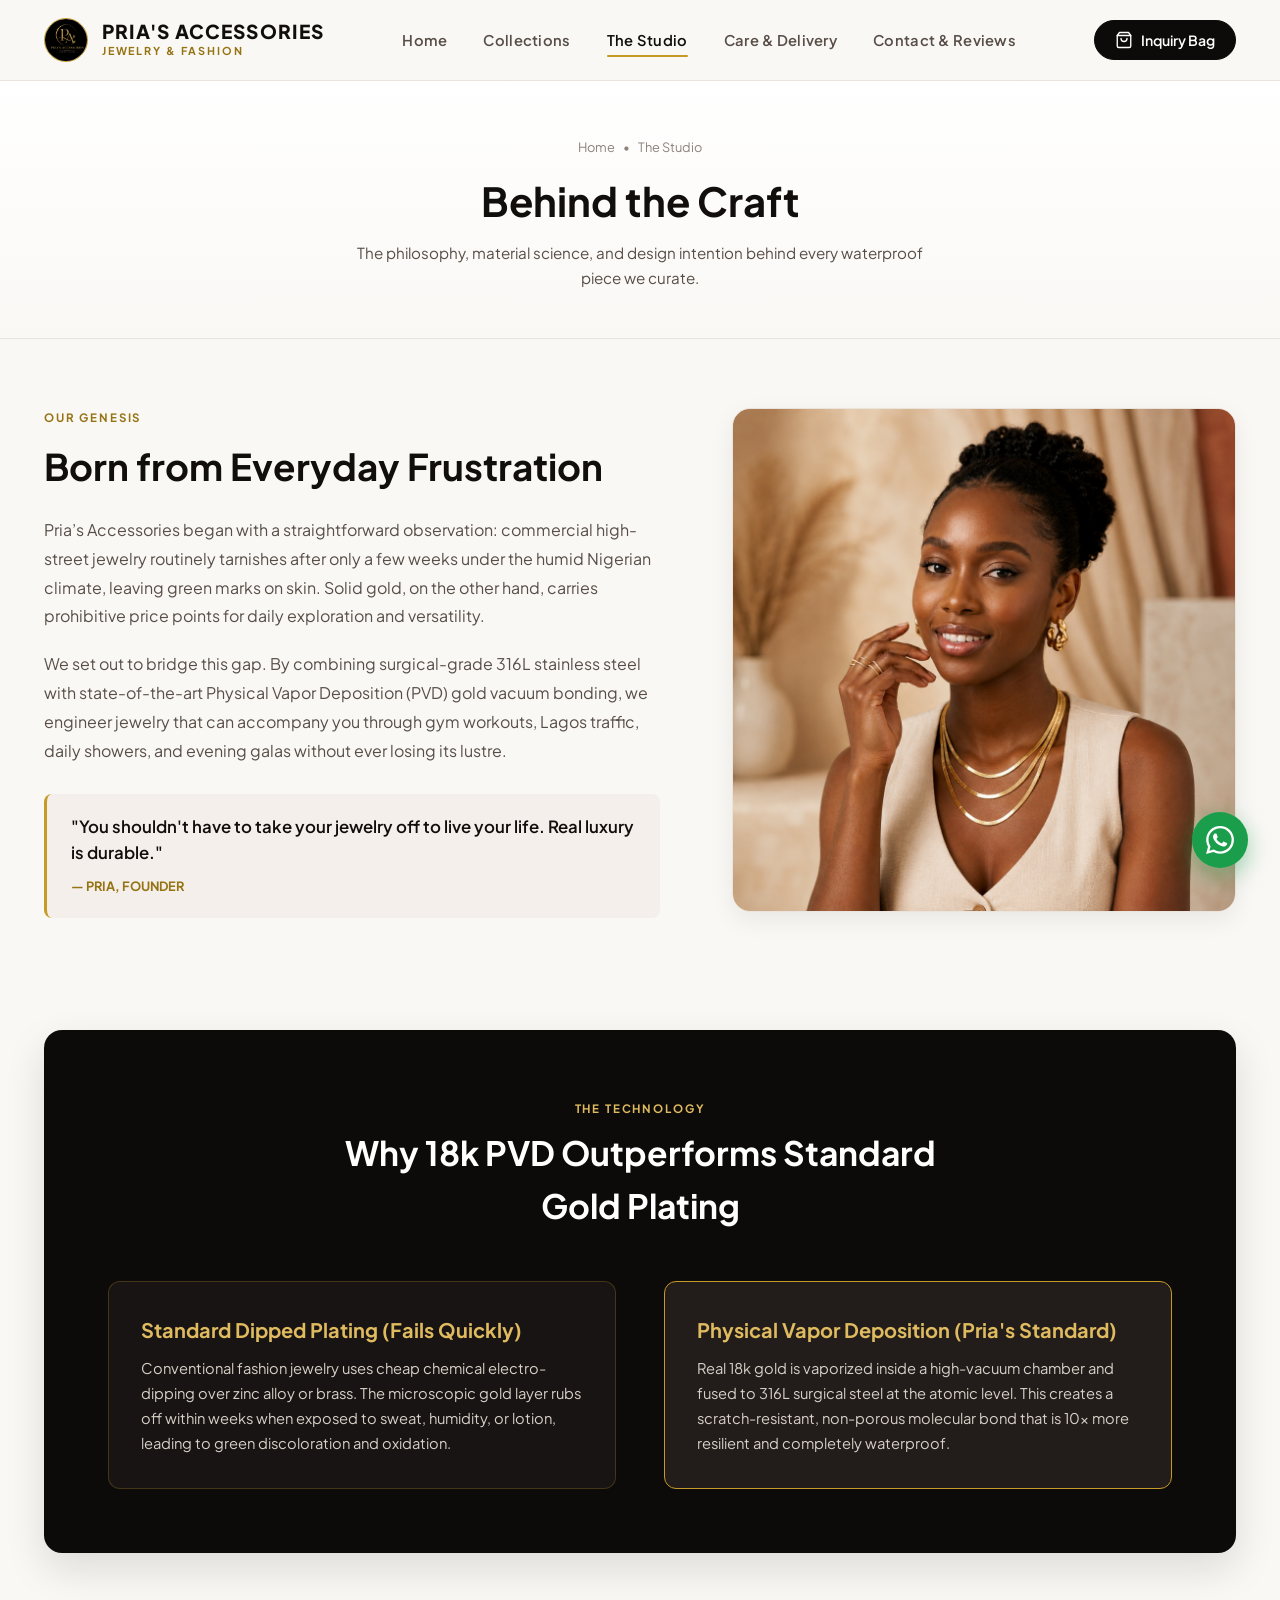
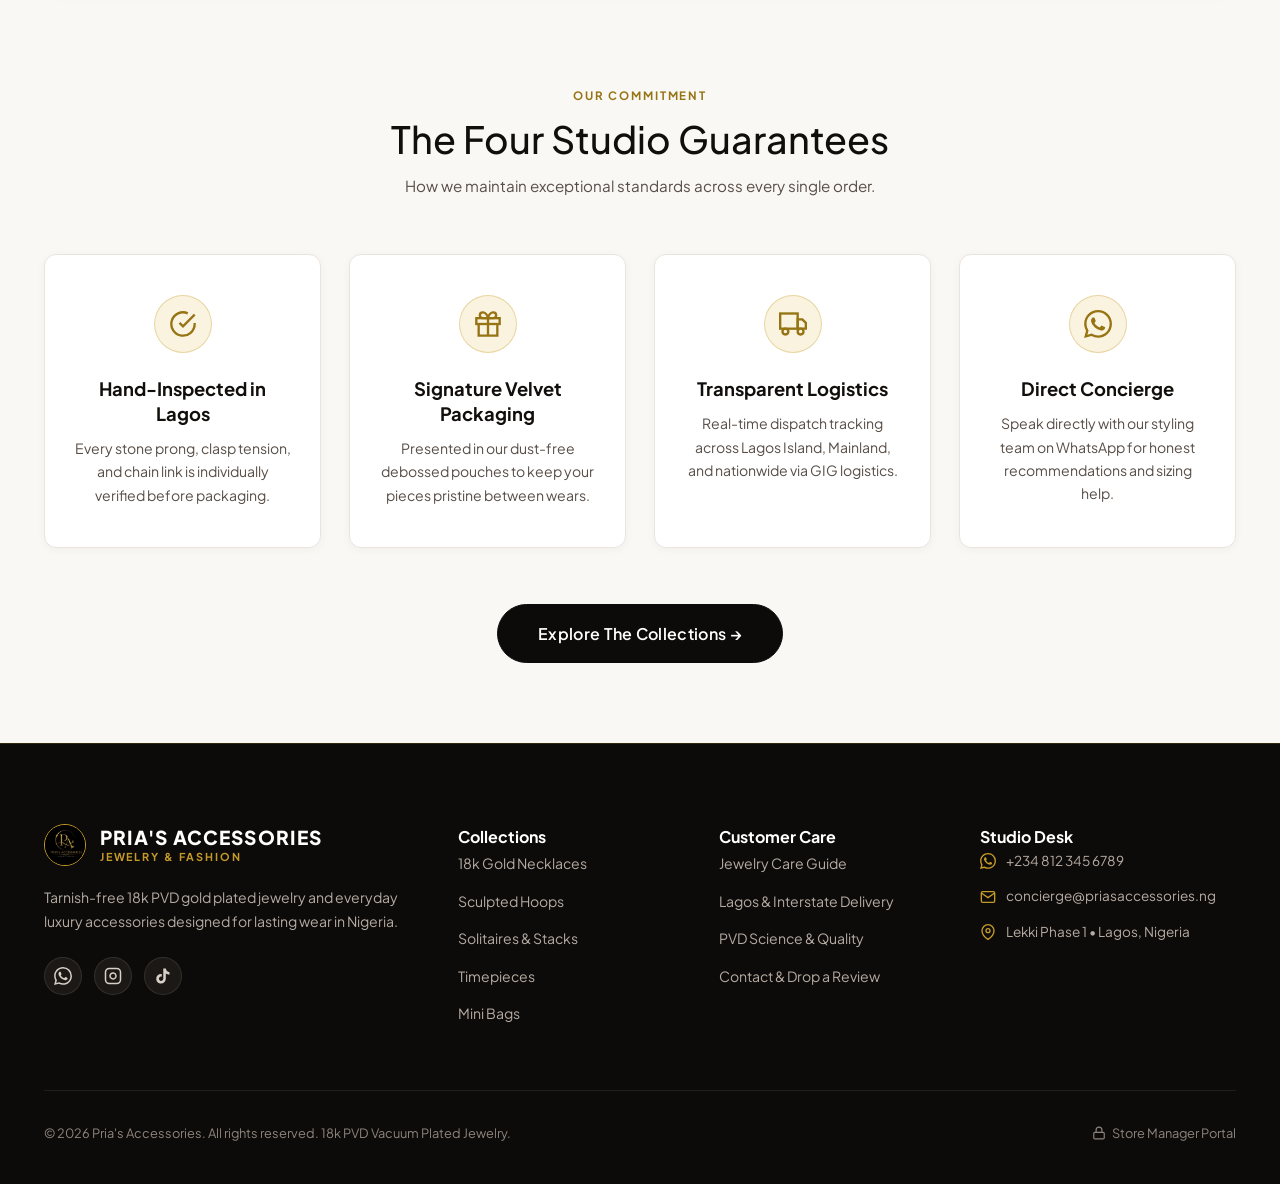
==== about.html @ 36285422 "Add Pria's Accessories website" ====
<!DOCTYPE html>
<html lang="en">
<head>
  <meta charset="UTF-8" />
  <meta name="viewport" content="width=device-width, initial-scale=1.0" />
  <title>The Studio &amp; Craft — Pria's Accessories | Behind the Brand</title>
  <meta name="description" content="Learn about our 18k PVD gold vacuum plating process and the story behind Pria's Accessories in Lagos, Nigeria." />

  <!-- Favicon -->
  <link rel="icon" type="image/png" href="assets/logo.png" />

  <!-- Google Fonts (Clean, visible, modern sans-serif) -->
  <link rel="preconnect" href="https://fonts.googleapis.com" />
  <link rel="preconnect" href="https://fonts.gstatic.com" crossorigin />
  <link href="https://fonts.googleapis.com/css2?family=Inter:wght@400;500;600;700;800&family=Plus+Jakarta+Sans:wght@400;500;600;700;800&display=swap" rel="stylesheet" />

  <!-- Stylesheet -->
  <link rel="stylesheet" href="styles.css" />
  <link rel="stylesheet" href="about.css" />
</head>
<body>


  <!-- Site Header -->
  <header class="site-header">
    <div class="container">
      <div class="nav-wrapper">
        <div class="mobile-header-left">
          <button class="btn-hamburger" id="btn-open-mobile-nav" onclick="openMobileNav()" aria-label="Open Navigation Menu">
            <svg class="ui-icon" viewBox="0 0 24 24" fill="none" stroke="currentColor" stroke-width="2" stroke-linecap="round" stroke-linejoin="round">
              <line x1="3" y1="12" x2="21" y2="12"></line>
              <line x1="3" y1="6" x2="21" y2="6"></line>
              <line x1="3" y1="18" x2="21" y2="18"></line>
            </svg>
          </button>
          <a href="index.html" class="brand-logo" title="Pria's Accessories Home">
            <img src="assets/logo.png" alt="Pria's Accessories" class="brand-logo-img" />
            <div class="brand-logo-text">
              <span class="brand-name">PRIA'S ACCESSORIES</span>
              <span class="brand-sub">JEWELRY &amp; FASHION</span>
            </div>
          </a>
        </div>

        <nav class="desktop-nav">
          <ul class="nav-links">
            <li><a href="index.html" class="nav-link">Home</a></li>
            <li><a href="collections.html" class="nav-link">Collections</a></li>
            <li><a href="about.html" class="nav-link active">The Studio</a></li>
            <li><a href="faq.html" class="nav-link">Care &amp; Delivery</a></li>
            <li><a href="contact.html" class="nav-link">Contact &amp; Reviews</a></li>
          </ul>
        </nav>

        <div class="nav-actions">
          <button class="btn-inquiry-nav" onclick="openCartDrawer()" title="View Inquiry Bag" id="btn-open-bag" aria-label="View Bag">
            <svg class="ui-icon" viewBox="0 0 24 24" fill="none" stroke="currentColor" stroke-width="1.8" stroke-linecap="round" stroke-linejoin="round">
              <path d="M6 2L3 6v14a2 2 0 0 0 2 2h14a2 2 0 0 0 2-2V6l-3-4z"></path>
              <line x1="3" y1="6" x2="21" y2="6"></line>
              <path d="M16 10a4 4 0 0 1-8 0"></path>
            </svg>
            <span class="desktop-only">Inquiry Bag</span>
            <span class="badge-count cart-count-badge" style="display: none;">0</span>
          </button>
        </div>
      </div>
    </div>
  </header>

  <!-- Mobile Navigation Slide-over Drawer -->
  <div class="mobile-nav-backdrop" id="mobile-nav-backdrop">
    <div class="mobile-nav-drawer" id="mobile-nav-drawer">
      <div class="mobile-nav-header">
        <a href="index.html" class="brand-logo" onclick="closeMobileNav()">
          <img src="assets/logo.png" alt="Pria's Accessories" class="brand-logo-img" />
          <div class="brand-logo-text">
            <span class="brand-name">PRIA'S ACCESSORIES</span>
            <span class="brand-sub">JEWELRY &amp; FASHION</span>
          </div>
        </a>
        <button class="mobile-nav-close-btn" onclick="closeMobileNav()" aria-label="Close Navigation Menu">
          <svg class="ui-icon" viewBox="0 0 24 24" fill="none" stroke="currentColor" stroke-width="2">
            <line x1="18" y1="6" x2="6" y2="18"></line>
            <line x1="6" y1="6" x2="18" y2="18"></line>
          </svg>
        </button>
      </div>

      <div class="mobile-nav-body">
        <nav class="mobile-nav-menu">
          <a href="index.html" class="mobile-nav-link" onclick="closeMobileNav()">
            <span>Home</span>
            <svg class="ui-icon" viewBox="0 0 24 24" fill="none" stroke="currentColor" stroke-width="2"><polyline points="9 18 15 12 9 6"></polyline></svg>
          </a>
          <a href="collections.html" class="mobile-nav-link" onclick="closeMobileNav()">
            <span>All Collections</span>
            <svg class="ui-icon" viewBox="0 0 24 24" fill="none" stroke="currentColor" stroke-width="2"><polyline points="9 18 15 12 9 6"></polyline></svg>
          </a>
          <div class="mobile-sub-links">
            <a href="collections.html?category=necklaces" class="mobile-sub-link" onclick="closeMobileNav()">Necklaces &amp; Chains</a>
            <a href="collections.html?category=earrings" class="mobile-sub-link" onclick="closeMobileNav()">Sculpted Earrings</a>
            <a href="collections.html?category=rings" class="mobile-sub-link" onclick="closeMobileNav()">Solitaire &amp; Dome Rings</a>
            <a href="collections.html?category=watches" class="mobile-sub-link" onclick="closeMobileNav()">Luxury Mesh Watches</a>
            <a href="collections.html?category=bags" class="mobile-sub-link" onclick="closeMobileNav()">Quilted Mini Bags</a>
          </div>
          <a href="about.html" class="mobile-nav-link active" onclick="closeMobileNav()">
            <span>The Studio &amp; Science</span>
            <svg class="ui-icon" viewBox="0 0 24 24" fill="none" stroke="currentColor" stroke-width="2"><polyline points="9 18 15 12 9 6"></polyline></svg>
          </a>
          <a href="faq.html" class="mobile-nav-link" onclick="closeMobileNav()">
            <span>Care &amp; Delivery FAQ</span>
            <svg class="ui-icon" viewBox="0 0 24 24" fill="none" stroke="currentColor" stroke-width="2"><polyline points="9 18 15 12 9 6"></polyline></svg>
          </a>
          <a href="contact.html" class="mobile-nav-link" onclick="closeMobileNav()">
            <span>Contact &amp; Reviews</span>
            <svg class="ui-icon" viewBox="0 0 24 24" fill="none" stroke="currentColor" stroke-width="2"><polyline points="9 18 15 12 9 6"></polyline></svg>
          </a>
        </nav>

        <div class="mobile-nav-actions">
          <button class="mobile-nav-bag-btn" onclick="closeMobileNav(); openCartDrawer();">
            <div style="display: flex; align-items: center; gap: 0.65rem;">
              <svg class="ui-icon" viewBox="0 0 24 24" fill="none" stroke="currentColor" stroke-width="1.8">
                <path d="M6 2L3 6v14a2 2 0 0 0 2 2h14a2 2 0 0 0 2-2V6l-3-4z"></path>
                <line x1="3" y1="6" x2="21" y2="6"></line>
                <path d="M16 10a4 4 0 0 1-8 0"></path>
              </svg>
              <span>View Inquiry Bag</span>
            </div>
            <span class="badge-count cart-count-badge" style="display: none;">0</span>
          </button>

          <a href="https://wa.me/2348123456789?text=Hello%20Pria%27s%20Accessories%2C%20I%20would%20like%20to%20inquire%20about%20ordering." target="_blank" class="btn-primary-wa" style="width: 100%; justify-content: center; padding: 0.85rem 0;">
            <svg class="ui-icon" viewBox="0 0 24 24" fill="currentColor"><path d="M17.472 14.382c-.297-.149-1.758-.867-2.03-.967-.273-.099-.471-.148-.67.15-.197.297-.767.966-.94 1.164-.173.199-.347.223-.644.075-.297-.15-1.255-.463-2.39-1.475-.883-.788-1.48-1.761-1.653-2.059-.173-.297-.018-.458.13-.606.134-.133.298-.347.446-.52.149-.174.198-.298.298-.497.099-.198.05-.371-.025-.52-.075-.149-.669-1.612-.916-2.207-.242-.579-.487-.5-.669-.51-.173-.008-.371-.01-.57-.01-.198 0-.52.074-.792.372-.272.297-1.04 1.016-1.04 2.479 0 1.462 1.065 2.875 1.213 3.074.149.198 2.096 3.2 5.077 4.487.709.306 1.262.489 1.694.625.712.227 1.36.195 1.871.118.571-.085 1.758-.719 2.006-1.413.248-.694.248-1.289.173-1.413-.074-.124-.272-.198-.57-.347m-5.421 7.403h-.004a9.87 9.87 0 01-5.031-1.378l-.361-.214-3.741.982.998-3.648-.235-.374a9.86 9.86 0 01-1.51-5.26c.001-5.45 4.436-9.884 9.888-9.884 2.64 0 5.122 1.03 6.988 2.898a9.825 9.825 0 012.893 6.994c-.003 5.45-4.437 9.884-9.885 9.884m8.413-18.297A11.815 11.815 0 0012.05 0C5.495 0 .16 5.335.157 11.892c0 2.096.547 4.142 1.588 5.945L.057 24l6.305-1.654a11.882 11.882 0 005.683 1.448h.005c6.554 0 11.89-5.335 11.893-11.893a11.821 11.821 0 00-3.48-8.413z"/></svg>
            <span>WhatsApp Concierge</span>
          </a>
        </div>
      </div>

      <div class="mobile-nav-footer">
        <p>18k PVD Vacuum Gold Plated &bull; Lagos, Nigeria</p>
      </div>
    </div>
  </div>

  <!-- Page Header Banner -->
  <section class="page-header-banner">
    <div class="container">
      <div class="breadcrumbs">
        <a href="index.html">Home</a> &bull; <span>The Studio</span>
      </div>
      <h1 class="page-header-title">Behind the Craft</h1>
      <p class="page-header-sub">
        The philosophy, material science, and design intention behind every waterproof piece we curate.
      </p>
    </div>
  </section>

  <!-- Studio Story Section -->
  <section class="story-block">
    <div class="container">
      <div class="story-grid">
        <div class="story-text">
          <span class="section-badge">OUR GENESIS</span>
          <h2 style="font-family: var(--font-serif); font-size: 2.3rem; margin-bottom: 1.25rem;">Born from Everyday Frustration</h2>
          <p style="font-size: 1rem; color: var(--text-secondary); line-height: 1.8; margin-bottom: 1.2rem;">
            Pria’s Accessories began with a straightforward observation: commercial high-street jewelry routinely tarnishes after only a few weeks under the humid Nigerian climate, leaving green marks on skin. Solid gold, on the other hand, carries prohibitive price points for daily exploration and versatility.
          </p>
          <p style="font-size: 1rem; color: var(--text-secondary); line-height: 1.8; margin-bottom: 1.75rem;">
            We set out to bridge this gap. By combining surgical-grade 316L stainless steel with state-of-the-art Physical Vapor Deposition (PVD) gold vacuum bonding, we engineer jewelry that can accompany you through gym workouts, Lagos traffic, daily showers, and evening galas without ever losing its lustre.
          </p>
          <div style="padding: 1.25rem 1.5rem; background: var(--bg-surface-elevated); border-left: 3px solid var(--accent-gold); border-radius: var(--radius-sm);">
            <p style="font-family: var(--font-sans); font-size: 1.05rem; font-weight: 600; margin-bottom: 0.3rem;">
              "You shouldn't have to take your jewelry off to live your life. Real luxury is durable."
            </p>
            <span style="font-size: 0.8rem; color: var(--accent-gold-dark); text-transform: uppercase; font-weight: 700;">— Pria, Founder</span>
          </div>
        </div>

        <div class="story-media">
          <img src="assets/hero-model.jpg" alt="Pria's Accessories Studio" />
        </div>
      </div>
    </div>
  </section>

  <!-- Science of PVD Vacuum Plating -->
  <section class="container">
    <div class="science-box">
      <div style="text-align: center; max-width: 600px; margin: 0 auto 3rem;">
        <span style="font-size: 0.72rem; letter-spacing: 0.16em; color: var(--accent-gold-light); font-weight: 700;">THE TECHNOLOGY</span>
        <h3 style="font-family: var(--font-serif); font-size: 2.1rem; margin-top: 0.4rem;">Why 18k PVD Outperforms Standard Gold Plating</h3>
      </div>

      <div class="science-grid">
        <div class="science-card">
          <h4>Standard Dipped Plating (Fails Quickly)</h4>
          <p>
            Conventional fashion jewelry uses cheap chemical electro-dipping over zinc alloy or brass. The microscopic gold layer rubs off within weeks when exposed to sweat, humidity, or lotion, leading to green discoloration and oxidation.
          </p>
        </div>

        <div class="science-card" style="border-color: var(--accent-gold); background: #221D1B;">
          <h4 style="color: var(--accent-gold-light);">Physical Vapor Deposition (Pria's Standard)</h4>
          <p>
            Real 18k gold is vaporized inside a high-vacuum chamber and fused to 316L surgical steel at the atomic level. This creates a scratch-resistant, non-porous molecular bond that is 10x more resilient and completely waterproof.
          </p>
        </div>
      </div>
    </div>
  </section>

  <!-- Studio Promises -->
  <section class="section-padding">
    <div class="container">
      <div class="section-header">
        <span class="section-badge">OUR COMMITMENT</span>
        <h2 class="section-title">The Four Studio Guarantees</h2>
        <p class="section-subtitle">How we maintain exceptional standards across every single order.</p>
      </div>

      <div class="guarantees-grid">
        <div class="guarantee-card">
          <div class="guarantee-icon">
            <svg viewBox="0 0 24 24" fill="none" stroke="currentColor" stroke-width="2">
              <path d="M22 11.08V12a10 10 0 1 1-5.93-9.14"></path>
              <polyline points="22 4 12 14.01 9 11.01"></polyline>
            </svg>
          </div>
          <h4 class="guarantee-title">Hand-Inspected in Lagos</h4>
          <p class="guarantee-desc">Every stone prong, clasp tension, and chain link is individually verified before packaging.</p>
        </div>

        <div class="guarantee-card">
          <div class="guarantee-icon">
            <svg viewBox="0 0 24 24" fill="none" stroke="currentColor" stroke-width="2">
              <polyline points="20 12 20 22 4 22 4 12"></polyline>
              <rect x="2" y="7" width="20" height="5"></rect>
              <line x1="12" y1="22" x2="12" y2="7"></line>
              <path d="M12 7H7.5a2.5 2.5 0 0 1 0-5C11 2 12 7 12 7z"></path>
              <path d="M12 7h4.5a2.5 2.5 0 0 0 0-5C13 2 12 7 12 7z"></path>
            </svg>
          </div>
          <h4 class="guarantee-title">Signature Velvet Packaging</h4>
          <p class="guarantee-desc">Presented in our dust-free debossed pouches to keep your pieces pristine between wears.</p>
        </div>

        <div class="guarantee-card">
          <div class="guarantee-icon">
            <svg viewBox="0 0 24 24" fill="none" stroke="currentColor" stroke-width="2">
              <rect x="1" y="3" width="15" height="13"></rect>
              <polygon points="16 8 20 8 23 11 23 16 16 16 16 8"></polygon>
              <circle cx="5.5" cy="18.5" r="2.5"></circle>
              <circle cx="18.5" cy="18.5" r="2.5"></circle>
            </svg>
          </div>
          <h4 class="guarantee-title">Transparent Logistics</h4>
          <p class="guarantee-desc">Real-time dispatch tracking across Lagos Island, Mainland, and nationwide via GIG logistics.</p>
        </div>

        <div class="guarantee-card">
          <div class="guarantee-icon">
            <svg viewBox="0 0 24 24" fill="currentColor">
              <path d="M17.472 14.382c-.297-.149-1.758-.867-2.03-.967-.273-.099-.471-.148-.67.15-.197.297-.767.966-.94 1.164-.173.199-.347.223-.644.075-.297-.15-1.255-.463-2.39-1.475-.883-.788-1.48-1.761-1.653-2.059-.173-.297-.018-.458.13-.606.134-.133.298-.347.446-.52.149-.174.198-.298.298-.497.099-.198.05-.371-.025-.52-.075-.149-.669-1.612-.916-2.207-.242-.579-.487-.5-.669-.51-.173-.008-.371-.01-.57-.01-.198 0-.52.074-.792.372-.272.297-1.04 1.016-1.04 2.479 0 1.462 1.065 2.875 1.213 3.074.149.198 2.096 3.2 5.077 4.487.709.306 1.262.489 1.694.625.712.227 1.36.195 1.871.118.571-.085 1.758-.719 2.006-1.413.248-.694.248-1.289.173-1.413-.074-.124-.272-.198-.57-.347m-5.421 7.403h-.004a9.87 9.87 0 01-5.031-1.378l-.361-.214-3.741.982.998-3.648-.235-.374a9.86 9.86 0 01-1.51-5.26c.001-5.45 4.436-9.884 9.888-9.884 2.64 0 5.122 1.03 6.988 2.898a9.825 9.825 0 012.893 6.994c-.003 5.45-4.437 9.884-9.885 9.884m8.413-18.297A11.815 11.815 0 0012.05 0C5.495 0 .16 5.335.157 11.892c0 2.096.547 4.142 1.588 5.945L.057 24l6.305-1.654a11.882 11.882 0 005.683 1.448h.005c6.554 0 11.89-5.335 11.893-11.893a11.821 11.821 0 00-3.48-8.413z"/>
            </svg>
          </div>
          <h4 class="guarantee-title">Direct Concierge</h4>
          <p class="guarantee-desc">Speak directly with our styling team on WhatsApp for honest recommendations and sizing help.</p>
        </div>
      </div>

      <div style="text-align: center; margin-top: 3.5rem;">
        <a href="collections.html" class="btn-secondary-luxury" style="padding: 1rem 2.5rem; font-size: 1rem;">
          <span>Explore The Collections &rarr;</span>
        </a>
      </div>
    </div>
  </section>

  <!-- Site Footer -->
  <footer class="site-footer">
    <div class="container">
      <div class="footer-grid">
        <div class="footer-brand">
          <a href="index.html" class="footer-logo">
            <img src="assets/logo.png" alt="Pria's Accessories" class="footer-logo-img" />
            <div class="brand-logo-text">
              <span class="brand-name">PRIA'S ACCESSORIES</span>
              <span class="brand-sub" style="color:var(--accent-gold);">JEWELRY &amp; FASHION</span>
            </div>
          </a>
          <p class="footer-desc">
            Tarnish-free 18k PVD gold plated jewelry and everyday luxury accessories designed for lasting wear in Nigeria.
                   <div class="footer-socials">
            <a href="https://wa.me/2348123456789" target="_blank" class="social-btn" title="WhatsApp Concierge" aria-label="WhatsApp">
              <svg viewBox="0 0 24 24" fill="currentColor"><path d="M17.472 14.382c-.297-.149-1.758-.867-2.03-.967-.273-.099-.471-.148-.67.15-.197.297-.767.966-.94 1.164-.173.199-.347.223-.644.075-.297-.15-1.255-.463-2.39-1.475-.883-.788-1.48-1.761-1.653-2.059-.173-.297-.018-.458.13-.606.134-.133.298-.347.446-.52.149-.174.198-.298.298-.497.099-.198.05-.371-.025-.52-.075-.149-.669-1.612-.916-2.207-.242-.579-.487-.5-.669-.51-.173-.008-.371-.01-.57-.01-.198 0-.52.074-.792.372-.272.297-1.04 1.016-1.04 2.479 0 1.462 1.065 2.875 1.213 3.074.149.198 2.096 3.2 5.077 4.487.709.306 1.262.489 1.694.625.712.227 1.36.195 1.871.118.571-.085 1.758-.719 2.006-1.413.248-.694.248-1.289.173-1.413-.074-.124-.272-.198-.57-.347m-5.421 7.403h-.004a9.87 9.87 0 01-5.031-1.378l-.361-.214-3.741.982.998-3.648-.235-.374a9.86 9.86 0 01-1.51-5.26c.001-5.45 4.436-9.884 9.888-9.884 2.64 0 5.122 1.03 6.988 2.898a9.825 9.825 0 012.893 6.994c-.003 5.45-4.437 9.884-9.885 9.884m8.413-18.297A11.815 11.815 0 0012.05 0C5.495 0 .16 5.335.157 11.892c0 2.096.547 4.142 1.588 5.945L.057 24l6.305-1.654a11.882 11.882 0 005.683 1.448h.005c6.554 0 11.89-5.335 11.893-11.893a11.821 11.821 0 00-3.48-8.413z"/></svg>
            </a>
            <a href="https://instagram.com" target="_blank" class="social-btn" title="Instagram" aria-label="Instagram">
              <svg viewBox="0 0 24 24" fill="none" stroke="currentColor" stroke-width="2"><rect x="2" y="2" width="20" height="20" rx="5" ry="5"></rect><path d="M16 11.37A4 4 0 1 1 12.63 8 4 4 0 0 1 16 11.37z"></path><line x1="17.5" y1="6.5" x2="17.51" y2="6.5"></line></svg>
            </a>
            <a href="https://tiktok.com/@priasaccessories" target="_blank" class="social-btn" title="TikTok" aria-label="TikTok">
              <svg viewBox="0 0 24 24" fill="currentColor" style="width:18px;height:18px;"><path d="M19.59 6.69a4.83 4.83 0 0 1-3.77-4.25V2h-3.45v13.67a2.89 2.89 0 0 1-5.2 1.74 2.89 2.89 0 0 1 2.31-4.64c.298 0 .59.043.87.127V9.4a6.33 6.33 0 0 0-.87-.06A6.34 6.34 0 0 0 3 15.68a6.34 6.34 0 0 0 10.79 4.49 6.27 6.27 0 0 0 1.99-4.5V8.69a8.18 8.18 0 0 0 4.79 1.54V6.78a4.85 4.85 0 0 1-.98-.09z"/></svg>
            </a>
          </div>
        </div>

        <div class="footer-nav">
          <h4 class="footer-heading">Collections</h4>
          <ul class="footer-links">
            <li><a href="collections.html?category=necklaces">18k Gold Necklaces</a></li>
            <li><a href="collections.html?category=earrings">Sculpted Hoops</a></li>
            <li><a href="collections.html?category=rings">Solitaires &amp; Stacks</a></li>
            <li><a href="collections.html?category=watches">Timepieces</a></li>
            <li><a href="collections.html?category=bags">Mini Bags</a></li>
          </ul>
        </div>

        <div class="footer-nav">
          <h4 class="footer-heading">Customer Care</h4>
          <ul class="footer-links">
            <li><a href="faq.html">Jewelry Care Guide</a></li>
            <li><a href="faq.html#delivery">Lagos &amp; Interstate Delivery</a></li>
            <li><a href="about.html">PVD Science &amp; Quality</a></li>
            <li><a href="contact.html">Contact &amp; Drop a Review</a></li>
          </ul>
        </div>

        <div class="footer-nav">
          <h4 class="footer-heading">Studio Desk</h4>
          <div class="footer-contact-info">
            <div class="contact-row">
              <svg class="contact-icon" viewBox="0 0 24 24" fill="currentColor"><path d="M17.472 14.382c-.297-.149-1.758-.867-2.03-.967-.273-.099-.471-.148-.67.15-.197.297-.767.966-.94 1.164-.173.199-.347.223-.644.075-.297-.15-1.255-.463-2.39-1.475-.883-.788-1.48-1.761-1.653-2.059-.173-.297-.018-.458.13-.606.134-.133.298-.347.446-.52.149-.174.198-.298.298-.497.099-.198.05-.371-.025-.52-.075-.149-.669-1.612-.916-2.207-.242-.579-.487-.5-.669-.51-.173-.008-.371-.01-.57-.01-.198 0-.52.074-.792.372-.272.297-1.04 1.016-1.04 2.479 0 1.462 1.065 2.875 1.213 3.074.149.198 2.096 3.2 5.077 4.487.709.306 1.262.489 1.694.625.712.227 1.36.195 1.871.118.571-.085 1.758-.719 2.006-1.413.248-.694.248-1.289.173-1.413-.074-.124-.272-.198-.57-.347m-5.421 7.403h-.004a9.87 9.87 0 01-5.031-1.378l-.361-.214-3.741.982.998-3.648-.235-.374a9.86 9.86 0 01-1.51-5.26c.001-5.45 4.436-9.884 9.888-9.884 2.64 0 5.122 1.03 6.988 2.898a9.825 9.825 0 012.893 6.994c-.003 5.45-4.437 9.884-9.885 9.884m8.413-18.297A11.815 11.815 0 0012.05 0C5.495 0 .16 5.335.157 11.892c0 2.096.547 4.142 1.588 5.945L.057 24l6.305-1.654a11.882 11.882 0 005.683 1.448h.005c6.554 0 11.89-5.335 11.893-11.893a11.821 11.821 0 00-3.48-8.413z"/></svg>
              <span>+234 812 345 6789</span>
            </div>
            <div class="contact-row">
              <svg class="contact-icon" viewBox="0 0 24 24" fill="none" stroke="currentColor" stroke-width="2"><path d="M4 4h16c1.1 0 2 .9 2 2v12c0 1.1-.9 2-2 2H4c-1.1 0-2-.9-2-2V6c0-1.1.9-2 2-2z"></path><polyline points="22,6 12,13 2,6"></polyline></svg>
              <span>concierge@priasaccessories.ng</span>
            </div>
            <div class="contact-row">
              <svg class="contact-icon" viewBox="0 0 24 24" fill="none" stroke="currentColor" stroke-width="2"><path d="M21 10c0 7-9 13-9 13s-9-6-9-13a9 9 0 0 1 18 0z"></path><circle cx="12" cy="10" r="3"></circle></svg>
              <span>Lekki Phase 1 &bull; Lagos, Nigeria</span>
            </div>
          </div>
        </div>
      </div>

      <div class="footer-bottom">
        <p>&copy; 2026 Pria's Accessories. All rights reserved. 18k PVD Vacuum Plated Jewelry.</p>
        <a href="admin.html" class="footer-admin-link">
          <svg viewBox="0 0 24 24" fill="none" stroke="currentColor" stroke-width="2" style="width:14px;height:14px;"><rect x="3" y="11" width="18" height="11" rx="2" ry="2"></rect><path d="M7 11V7a5 5 0 0 1 10 0v4"></path></svg>
          <span>Store Manager Portal</span>
        </a>
      </div>
    </div>
  </footer>

  <!-- Multi-Item Inquiry Cart Drawer -->
  <div class="cart-drawer-backdrop" id="cart-drawer-backdrop">
    <div class="cart-drawer" id="cart-drawer">
      <div class="drawer-header">
        <div class="drawer-title-wrap">
          <svg class="ui-icon" viewBox="0 0 24 24" fill="none" stroke="currentColor" stroke-width="2"><path d="M6 2L3 6v14a2 2 0 0 0 2 2h14a2 2 0 0 0 2-2V6l-3-4z"></path><line x1="3" y1="6" x2="21" y2="6"></line><path d="M16 10a4 4 0 0 1-8 0"></path></svg>
          <h3>Inquiry Bag (<span id="drawer-items-count">0</span>)</h3>
        </div>
        <button class="drawer-close-btn" onclick="closeCartDrawer()" aria-label="Close Bag Drawer">
          <svg class="ui-icon" viewBox="0 0 24 24" fill="none" stroke="currentColor" stroke-width="2"><line x1="18" y1="6" x2="6" y2="18"></line><line x1="6" y1="6" x2="18" y2="18"></line></svg>
        </button>
      </div>

      <div class="drawer-body" id="drawer-cart-items-container">
        <!-- Dynamically rendered items -->
      </div>

      <div class="drawer-footer" id="drawer-footer-actions">
        <div class="delivery-section">
          <label class="delivery-label" for="drawer-delivery-select">Choose Delivery Destination:</label>
          <select class="delivery-select" id="drawer-delivery-select" onchange="updateDeliveryDestination(this.value)">
            <option value="lagos-mainland">Lagos Mainland (₦1,500 • Same/Next Day)</option>
            <option value="lagos-island">Lagos Island / Lekki / VI (₦2,000 • Same Day)</option>
            <option value="abuja">Abuja Express Waybill (₦3,500 • 24-48 hrs)</option>
            <option value="ph">Port Harcourt Express (₦3,500 • 48 hrs)</option>
            <option value="nationwide">Nationwide Interstate (₦4,000 • 2-3 Days)</option>
            <option value="pickup">Lagos Studio Pickup (Free • Ready in 2 hrs)</option>
          </select>
        </div>

        <div class="drawer-summary-row"><span>Items Subtotal:</span><strong id="cart-subtotal-val">₦0</strong></div>
        <div class="drawer-summary-row"><span>Delivery Fee:</span><strong id="cart-delivery-val">₦1,500</strong></div>
        <div class="drawer-summary-row total"><span>Estimated Total:</span><span class="total-amount" id="cart-total-val">₦0</span></div>
        <button class="btn-send-whatsapp-order" onclick="checkoutWhatsApp()">
          <svg viewBox="0 0 24 24" fill="currentColor" style="width:18px;height:18px;"><path d="M17.472 14.382c-.297-.149-1.758-.867-2.03-.967-.273-.099-.471-.148-.67.15-.197.297-.767.966-.94 1.164-.173.199-.347.223-.644.075-.297-.15-1.255-.463-2.39-1.475-.883-.788-1.48-1.761-1.653-2.059-.173-.297-.018-.458.13-.606.134-.133.298-.347.446-.52.149-.174.198-.298.298-.497.099-.198.05-.371-.025-.52-.075-.149-.669-1.612-.916-2.207-.242-.579-.487-.5-.669-.51-.173-.008-.371-.01-.57-.01-.198 0-.52.074-.792.372-.272.297-1.04 1.016-1.04 2.479 0 1.462 1.065 2.875 1.213 3.074.149.198 2.096 3.2 5.077 4.487.709.306 1.262.489 1.694.625.712.227 1.36.195 1.871.118.571-.085 1.758-.719 2.006-1.413.248-.694.248-1.289.173-1.413-.074-.124-.272-.198-.57-.347m-5.421 7.403h-.004a9.87 9.87 0 01-5.031-1.378l-.361-.214-3.741.982.998-3.648-.235-.374a9.86 9.86 0 01-1.51-5.26c.001-5.45 4.436-9.884 9.888-9.884 2.64 0 5.122 1.03 6.988 2.898a9.825 9.825 0 012.893 6.994c-.003 5.45-4.437 9.884-9.885 9.884m8.413-18.297A11.815 11.815 0 0012.05 0C5.495 0 .16 5.335.157 11.892c0 2.096.547 4.142 1.588 5.945L.057 24l6.305-1.654a11.882 11.882 0 005.683 1.448h.005c6.554 0 11.89-5.335 11.893-11.893a11.821 11.821 0 00-3.48-8.413z"/></svg>
          <span>Send Order to WhatsApp</span>
        </button>
      </div>
    </div>
  </div>

  <!-- Sticky WhatsApp Floating Action Button -->
  <a href="https://wa.me/2348123456789?text=Hello%20Pria%27s%20Accessories%2C%20I%20would%20like%20to%20inquire%20about%20ordering."
    target="_blank" class="sticky-wa-float" title="Direct WhatsApp Concierge" aria-label="Chat on WhatsApp">
    <svg viewBox="0 0 24 24" fill="currentColor"><path d="M17.472 14.382c-.297-.149-1.758-.867-2.03-.967-.273-.099-.471-.148-.67.15-.197.297-.767.966-.94 1.164-.173.199-.347.223-.644.075-.297-.15-1.255-.463-2.39-1.475-.883-.788-1.48-1.761-1.653-2.059-.173-.297-.018-.458.13-.606.134-.133.298-.347.446-.52.149-.174.198-.298.298-.497.099-.198.05-.371-.025-.52-.075-.149-.669-1.612-.916-2.207-.242-.579-.487-.5-.669-.51-.173-.008-.371-.01-.57-.01-.198 0-.52.074-.792.372-.272.297-1.04 1.016-1.04 2.479 0 1.462 1.065 2.875 1.213 3.074.149.198 2.096 3.2 5.077 4.487.709.306 1.262.489 1.694.625.712.227 1.36.195 1.871.118.571-.085 1.758-.719 2.006-1.413.248-.694.248-1.289.173-1.413-.074-.124-.272-.198-.57-.347m-5.421 7.403h-.004a9.87 9.87 0 01-5.031-1.378l-.361-.214-3.741.982.998-3.648-.235-.374a9.86 9.86 0 01-1.51-5.26c.001-5.45 4.436-9.884 9.888-9.884 2.64 0 5.122 1.03 6.988 2.898a9.825 9.825 0 012.893 6.994c-.003 5.45-4.437 9.884-9.885 9.884m8.413-18.297A11.815 11.815 0 0012.05 0C5.495 0 .16 5.335.157 11.892c0 2.096.547 4.142 1.588 5.945L.057 24l6.305-1.654a11.882 11.882 0 005.683 1.448h.005c6.554 0 11.89-5.335 11.893-11.893a11.821 11.821 0 00-3.48-8.413z"/></svg>
  </a>

  <div class="toast-container" id="toast-container"></div>
  <script src="app.js"></script>
  <script src="about.js"></script>
</body>
</html>
---- styles.css ----
/* ==========================================================================
   PRIA'S ACCESSORIES — CORE SHARED DESIGN SYSTEM (styles.css)
   Tokens, Typography, Header/Nav, Cart Drawer, Modals, Toasts, Footer & Grid
   ========================================================================== */

:root {
  /* Color Palette — Pristine White, Jet Black & Champagne Gold */
  --bg-primary: #FAF8F5;
  --bg-surface: #FFFFFF;
  --bg-surface-elevated: #F4EFEB;
  --bg-surface-subtle: #EAE3DC;
  --bg-dark: #0D0B0A;
  --bg-dark-surface: #181413;
  --bg-input: #F8F5F2;

  --text-primary: #110E0C;
  --text-secondary: #584E47;
  --text-muted: #8E827A;
  --text-light: #FAF8F5;
  --text-dark: #110E0C;

  --accent-gold: #C59B27;
  --accent-gold-light: #DFBA5E;
  --accent-gold-dark: #967414;
  --accent-gold-bg: #FAF3E0;
  --accent-gold-glow: rgba(197, 155, 39, 0.18);
  
  --accent-whatsapp: #1B9E4B;
  --accent-whatsapp-dark: #147A3A;

  --border-subtle: #EBE4DC;
  --border-gold: rgba(197, 155, 39, 0.35);
  --border-gold-strong: rgba(197, 155, 39, 0.65);
  --border-dark: #110E0C;

  --radius-xs: 4px;
  --radius-sm: 8px;
  --radius-md: 12px;
  --radius-lg: 18px;
  --radius-full: 9999px;

  --shadow-sm: 0 2px 10px rgba(17, 14, 12, 0.04);
  --shadow-md: 0 8px 25px rgba(17, 14, 12, 0.07);
  --shadow-lg: 0 16px 40px rgba(17, 14, 12, 0.12);
  --shadow-gold: 0 6px 20px rgba(197, 155, 39, 0.18);

  --font-serif: 'Plus Jakarta Sans', 'Inter', system-ui, -apple-system, sans-serif;
  --font-sans: 'Plus Jakarta Sans', 'Inter', system-ui, -apple-system, sans-serif;
  --font-display: 'Plus Jakarta Sans', 'Inter', system-ui, -apple-system, sans-serif;

  --transition-fast: 0.2s cubic-bezier(0.16, 1, 0.3, 1);
  --transition-normal: 0.35s cubic-bezier(0.16, 1, 0.3, 1);
}

/* Reset & Base */
*, *::before, *::after {
  box-sizing: border-box;
  margin: 0;
  padding: 0;
}

html {
  scroll-behavior: smooth;
  font-size: 16px;
  -webkit-text-size-adjust: 100%;
}

body {
  font-family: var(--font-sans);
  background-color: var(--bg-primary);
  color: var(--text-primary);
  line-height: 1.6;
  overflow-x: hidden;
  position: relative;
  -webkit-font-smoothing: antialiased;
}

img {
  max-width: 100%;
  height: auto;
  display: block;
}

a {
  text-decoration: none;
  color: inherit;
  transition: color var(--transition-fast);
}

button {
  cursor: pointer;
  border: none;
  background: none;
  font-family: inherit;
  color: inherit;
  transition: all var(--transition-fast);
}

input, select, textarea {
  font-family: inherit;
  font-size: 0.95rem;
  color: var(--text-primary);
}

.container {
  width: 100%;
  max-width: 1240px;
  margin: 0 auto;
  padding: 0 1.5rem;
}

.section-padding {
  padding: 5rem 0;
}

/* UI Icons */
.ui-icon {
  width: 18px;
  height: 18px;
  display: inline-block;
  vertical-align: middle;
  flex-shrink: 0;
}

/* ==========================================================================
   ANNOUNCEMENT TICKER
   ========================================================================== */
.announcement-bar {
  background: var(--bg-dark);
  color: #E6DFD8;
  font-size: 0.78rem;
  letter-spacing: 0.04em;
  padding: 0.65rem 0;
  border-bottom: 1px solid rgba(197, 155, 39, 0.25);
  position: relative;
  z-index: 100;
}

.announcement-content {
  display: flex;
  align-items: center;
  justify-content: center;
  gap: 0.85rem;
  text-align: center;
  flex-wrap: wrap;
}

.announcement-pill {
  background: var(--accent-gold);
  color: #000000;
  font-weight: 800;
  padding: 0.18rem 0.65rem;
  border-radius: var(--radius-full);
  font-size: 0.7rem;
  letter-spacing: 0.06em;
  text-transform: uppercase;
}

.announcement-link {
  color: var(--accent-gold-light);
  font-weight: 600;
  text-decoration: underline;
  text-underline-offset: 3px;
}

/* ==========================================================================
   SITE HEADER & NAVIGATION
   ========================================================================== */
.site-header {
  position: sticky;
  top: 0;
  background: rgba(250, 248, 245, 0.94);
  backdrop-filter: blur(12px);
  -webkit-backdrop-filter: blur(12px);
  border-bottom: 1px solid var(--border-subtle);
  z-index: 950;
  transition: all var(--transition-fast);
}

.nav-wrapper {
  display: flex;
  align-items: center;
  justify-content: space-between;
  height: 80px;
}

.mobile-header-left {
  display: flex;
  align-items: center;
  gap: 0.85rem;
}

.btn-hamburger {
  display: none;
  width: 40px;
  height: 40px;
  border-radius: var(--radius-sm);
  background: var(--bg-surface);
  border: 1px solid var(--border-subtle);
  color: var(--text-primary);
  align-items: center;
  justify-content: center;
  cursor: pointer;
  transition: all var(--transition-fast);
}

.btn-hamburger:hover {
  background: var(--bg-surface-elevated);
  border-color: var(--accent-gold);
  color: var(--accent-gold-dark);
}

/* Brand Logo */
.brand-logo {
  display: flex;
  align-items: center;
  gap: 0.85rem;
}

.brand-logo-img {
  width: 44px;
  height: 44px;
  border-radius: 50%;
  border: 1.5px solid var(--accent-gold);
  object-fit: cover;
}

.brand-logo-text {
  display: flex;
  flex-direction: column;
}

.brand-name {
  font-family: var(--font-sans);
  font-size: 1.2rem;
  font-weight: 800;
  letter-spacing: 0.06em;
  color: var(--text-primary);
  line-height: 1.15;
}

.brand-sub {
  font-size: 0.68rem;
  letter-spacing: 0.18em;
  color: var(--accent-gold-dark);
  font-weight: 700;
}

/* Nav Links */
.desktop-nav {
  display: flex;
  align-items: center;
}

.nav-links {
  display: flex;
  list-style: none;
  gap: 2.25rem;
}

.nav-link {
  font-size: 0.92rem;
  font-weight: 600;
  color: var(--text-secondary);
  letter-spacing: 0.02em;
  padding: 0.5rem 0;
  position: relative;
}

.nav-link:hover, .nav-link.active {
  color: var(--text-primary);
}

.nav-link.active::after {
  content: '';
  position: absolute;
  bottom: 0;
  left: 0;
  width: 100%;
  height: 2px;
  background: var(--accent-gold);
  border-radius: 2px;
}

/* Nav Actions */
.nav-actions {
  display: flex;
  align-items: center;
  gap: 1rem;
}

.btn-icon {
  width: 42px;
  height: 42px;
  border-radius: 50%;
  display: flex;
  align-items: center;
  justify-content: center;
  color: var(--text-primary);
  background: var(--bg-surface);
  border: 1px solid var(--border-subtle);
  position: relative;
}

.btn-icon:hover {
  background: var(--bg-surface-elevated);
  border-color: var(--accent-gold);
}

.btn-inquiry-nav {
  display: flex;
  align-items: center;
  gap: 0.5rem;
  background: var(--bg-dark);
  color: #FFFFFF;
  padding: 0.65rem 1.25rem;
  border-radius: var(--radius-full);
  font-size: 0.88rem;
  font-weight: 600;
  border: 1px solid var(--bg-dark);
  position: relative;
}

.btn-inquiry-nav:hover {
  background: #24201E;
  color: var(--accent-gold-light);
  border-color: var(--accent-gold);
}

.badge-count {
  background: var(--accent-gold);
  color: #000;
  font-size: 0.72rem;
  font-weight: 800;
  width: 18px;
  height: 18px;
  border-radius: 50%;
  display: flex;
  align-items: center;
  justify-content: center;
}

/* Universal Luxury Action Buttons */
.btn-primary-wa {
  display: inline-flex;
  align-items: center;
  justify-content: center;
  gap: 0.65rem;
  background: var(--accent-whatsapp);
  color: #FFFFFF !important;
  padding: 0.95rem 1.85rem;
  border-radius: var(--radius-full);
  font-size: 0.92rem;
  font-weight: 700;
  letter-spacing: 0.02em;
  box-shadow: 0 4px 18px rgba(27, 158, 75, 0.28);
  transition: all var(--transition-fast);
  text-decoration: none;
  border: none;
  cursor: pointer;
}

.btn-primary-wa:hover {
  background: #22B657;
  color: #FFFFFF !important;
  transform: translateY(-2px);
  box-shadow: 0 8px 26px rgba(27, 158, 75, 0.38);
}

.btn-primary-wa svg {
  width: 19px;
  height: 19px;
  flex-shrink: 0;
}

.btn-secondary-luxury {
  display: inline-flex;
  align-items: center;
  justify-content: center;
  gap: 0.6rem;
  background: var(--bg-dark);
  border: 1px solid var(--bg-dark);
  color: #FFFFFF !important;
  padding: 0.95rem 1.85rem;
  border-radius: var(--radius-full);
  font-size: 0.92rem;
  font-weight: 600;
  letter-spacing: 0.02em;
  transition: all var(--transition-fast);
  text-decoration: none;
  cursor: pointer;
}

.btn-secondary-luxury:hover {
  background: #24201E;
  color: var(--accent-gold-light) !important;
  border-color: var(--accent-gold);
  transform: translateY(-2px);
  box-shadow: var(--shadow-md);
}

.btn-secondary-luxury svg {
  width: 18px;
  height: 18px;
  flex-shrink: 0;
}

.btn-editorial-light {
  display: inline-flex;
  align-items: center;
  justify-content: center;
  gap: 0.65rem;
  background: #FFFFFF;
  color: #110E0C !important;
  border: 1px solid rgba(255, 255, 255, 0.9);
  padding: 0.95rem 1.95rem;
  border-radius: var(--radius-full);
  font-size: 0.92rem;
  font-weight: 700;
  letter-spacing: 0.02em;
  transition: all var(--transition-fast);
  text-decoration: none;
  cursor: pointer;
  box-shadow: 0 4px 18px rgba(0, 0, 0, 0.25);
}

.btn-editorial-light:hover {
  background: var(--accent-gold);
  color: #110E0C !important;
  border-color: var(--accent-gold);
  transform: translateY(-2px);
  box-shadow: 0 8px 24px rgba(184, 145, 90, 0.35);
}

/* ==========================================================================
   PAGE HERO & BREADCRUMBS (For Multi-Page Headers)
   ========================================================================== */
.page-header-banner {
  padding: 3.5rem 0 3rem;
  background: linear-gradient(180deg, #FFFFFF 0%, #FAF8F5 100%);
  border-bottom: 1px solid var(--border-subtle);
  text-align: center;
}

.breadcrumbs {
  display: flex;
  align-items: center;
  justify-content: center;
  gap: 0.5rem;
  font-size: 0.8rem;
  color: var(--text-muted);
  margin-bottom: 0.75rem;
}

.breadcrumbs a:hover {
  color: var(--accent-gold-dark);
}

.page-header-title {
  font-family: var(--font-serif);
  font-size: 2.5rem;
  color: var(--text-primary);
  margin-bottom: 0.5rem;
}

.page-header-sub {
  font-size: 0.95rem;
  color: var(--text-secondary);
  max-width: 580px;
  margin: 0 auto;
}

/* ==========================================================================
   SECTION HEADERS
   ========================================================================== */
.section-header {
  text-align: center;
  max-width: 620px;
  margin: 0 auto 3.5rem;
}

.section-badge {
  display: inline-block;
  font-size: 0.72rem;
  font-weight: 700;
  letter-spacing: 0.16em;
  color: var(--accent-gold-dark);
  margin-bottom: 0.6rem;
}

.section-title {
  font-family: var(--font-serif);
  font-size: 2.35rem;
  font-weight: 500;
  color: var(--text-primary);
  line-height: 1.25;
  margin-bottom: 0.75rem;
}

.section-subtitle {
  font-size: 0.95rem;
  color: var(--text-secondary);
  line-height: 1.6;
}

/* Trust & Quality Cards (Universal) */
.trust-grid {
  display: grid;
  grid-template-columns: repeat(4, 1fr);
  gap: 1.75rem;
}

.trust-card {
  display: flex;
  align-items: flex-start;
  gap: 1.15rem;
  background: var(--bg-surface);
  padding: 1.75rem 1.5rem;
  border-radius: var(--radius-md);
  border: 1px solid var(--border-subtle);
  box-shadow: var(--shadow-sm);
  transition: all var(--transition-fast);
}

.trust-card:hover {
  border-color: var(--accent-gold);
  transform: translateY(-4px);
  box-shadow: var(--shadow-md);
}

.trust-icon-wrap {
  width: 44px;
  height: 44px;
  border-radius: var(--radius-sm);
  background: var(--accent-gold-bg);
  border: 1px solid var(--border-gold);
  color: var(--accent-gold-dark);
  display: flex;
  align-items: center;
  justify-content: center;
  flex-shrink: 0;
}

.trust-icon-wrap svg {
  width: 22px;
  height: 22px;
}

.trust-info h4 {
  font-family: var(--font-serif);
  font-size: 1.05rem;
  color: var(--text-primary);
  margin-bottom: 0.35rem;
  font-weight: 700;
}

.trust-info p {
  font-size: 0.85rem;
  color: var(--text-secondary);
  line-height: 1.55;
}

/* ==========================================================================
   PRODUCTS GRID & PRODUCT CARD COMPONENT
   ========================================================================== */
.products-grid {
  display: grid;
  grid-template-columns: repeat(3, 1fr);
  gap: 2rem;
}

.product-card {
  background: var(--bg-surface);
  border: 1px solid var(--border-subtle);
  border-radius: var(--radius-md);
  overflow: hidden;
  display: flex;
  flex-direction: column;
  transition: all var(--transition-fast);
  box-shadow: var(--shadow-sm);
}

.product-card:hover {
  border-color: var(--accent-gold);
  transform: translateY(-4px);
  box-shadow: var(--shadow-md);
}

.card-image-wrap {
  position: relative;
  aspect-ratio: 1 / 1;
  background: #F4EFEB;
  overflow: hidden;
  cursor: pointer;
}

.card-image-wrap img {
  width: 100%;
  height: 100%;
  object-fit: cover;
  transition: transform var(--transition-normal);
}

.product-card:hover .card-image-wrap img {
  transform: scale(1.06);
}

.card-badges {
  position: absolute;
  top: 0.85rem;
  left: 0.85rem;
  display: flex;
  flex-direction: column;
  gap: 0.35rem;
  z-index: 2;
}

.card-badge {
  font-size: 0.68rem;
  font-weight: 700;
  letter-spacing: 0.08em;
  padding: 0.22rem 0.6rem;
  border-radius: var(--radius-xs);
  text-transform: uppercase;
}

.badge-bestseller {
  background: var(--bg-dark);
  color: #FFFFFF;
}

.badge-tarnish-free {
  background: var(--accent-gold-bg);
  border: 1px solid var(--border-gold);
  color: var(--accent-gold-dark);
}

.badge-flash {
  background: #6A1B9A;
  color: #fff;
}

.badge-sold-out {
  background: #777;
  color: #fff;
}

.btn-wishlist {
  position: absolute;
  top: 0.85rem;
  right: 0.85rem;
  width: 34px;
  height: 34px;
  border-radius: 50%;
  background: rgba(255, 255, 255, 0.92);
  backdrop-filter: blur(6px);
  border: 1px solid var(--border-subtle);
  color: var(--text-secondary);
  display: flex;
  align-items: center;
  justify-content: center;
  z-index: 2;
  transition: all var(--transition-fast);
}

.btn-wishlist:hover, .btn-wishlist.active {
  color: #E0634A;
  border-color: #E0634A;
}

.quick-view-btn {
  position: absolute;
  bottom: 0.85rem;
  left: 0.85rem;
  right: 0.85rem;
  background: rgba(17, 14, 12, 0.88);
  backdrop-filter: blur(8px);
  color: #FFFFFF;
  padding: 0.6rem 0;
  border-radius: var(--radius-sm);
  font-size: 0.78rem;
  font-weight: 600;
  letter-spacing: 0.04em;
  opacity: 0;
  transform: translateY(8px);
  transition: all var(--transition-fast);
  z-index: 2;
  text-align: center;
}

.product-card:hover .quick-view-btn {
  opacity: 1;
  transform: translateY(0);
}

.card-details {
  padding: 1.35rem;
  display: flex;
  flex-direction: column;
  flex: 1;
}

.card-category {
  font-size: 0.72rem;
  letter-spacing: 0.12em;
  color: var(--accent-gold-dark);
  text-transform: uppercase;
  font-weight: 700;
  margin-bottom: 0.35rem;
}

.card-title {
  font-family: var(--font-serif);
  font-size: 1.12rem;
  font-weight: 600;
  color: var(--text-primary);
  margin-bottom: 0.5rem;
  line-height: 1.35;
}

.card-title:hover {
  color: var(--accent-gold-dark);
}

.card-price-row {
  display: flex;
  align-items: center;
  gap: 0.6rem;
  margin-bottom: 1.25rem;
}

.card-price {
  font-size: 1.15rem;
  font-weight: 700;
  color: var(--text-primary);
}

.card-old-price {
  font-size: 0.85rem;
  color: var(--text-muted);
  text-decoration: line-through;
}

.card-discount-pill {
  font-size: 0.68rem;
  font-weight: 700;
  background: rgba(224, 99, 74, 0.12);
  color: #D34B30;
  padding: 0.15rem 0.4rem;
  border-radius: var(--radius-xs);
}

.card-actions {
  display: grid;
  grid-template-columns: 1fr 1fr;
  gap: 0.6rem;
  margin-top: auto;
}

.btn-card-wa {
  display: flex;
  align-items: center;
  justify-content: center;
  gap: 0.4rem;
  background: rgba(27, 158, 75, 0.1);
  border: 1px solid rgba(27, 158, 75, 0.3);
  color: #1B9E4B;
  padding: 0.65rem 0.5rem;
  border-radius: var(--radius-sm);
  font-size: 0.82rem;
  font-weight: 600;
}

.btn-card-wa:hover {
  background: #1B9E4B;
  color: #fff;
  border-color: #1B9E4B;
}

.btn-card-bag {
  display: flex;
  align-items: center;
  justify-content: center;
  gap: 0.35rem;
  background: var(--bg-dark);
  border: 1px solid var(--bg-dark);
  color: #FFFFFF;
  padding: 0.65rem 0.5rem;
  border-radius: var(--radius-sm);
  font-size: 0.82rem;
  font-weight: 600;
}

.btn-card-bag:hover {
  background: #24201E;
  color: var(--accent-gold-light);
  border-color: var(--accent-gold);
}

/* ==========================================================================
   MULTI-ITEM INQUIRY BAG DRAWER
   ========================================================================== */
.drawer-backdrop,
.cart-drawer-backdrop {
  position: fixed;
  inset: 0;
  background: rgba(0, 0, 0, 0.65);
  backdrop-filter: blur(8px);
  -webkit-backdrop-filter: blur(8px);
  z-index: 99999;
  opacity: 0;
  visibility: hidden;
  pointer-events: none;
  transition: all var(--transition-fast);
}

.drawer-backdrop.open,
.cart-drawer-backdrop.open {
  opacity: 1;
  visibility: visible;
  pointer-events: auto;
}

.inquiry-drawer,
.cart-drawer {
  position: fixed;
  top: 0;
  right: 0;
  bottom: 0;
  width: 100%;
  max-width: 440px;
  background: #FFFFFF;
  border-left: 1px solid var(--border-subtle);
  display: flex;
  flex-direction: column;
  transform: translateX(100%);
  transition: transform var(--transition-normal);
  box-shadow: var(--shadow-lg);
  z-index: 100000;
}

.drawer-backdrop.open .inquiry-drawer,
.cart-drawer-backdrop.open .cart-drawer {
  transform: translateX(0);
}

.drawer-header {
  padding: 1.25rem 1.5rem;
  border-bottom: 1px solid var(--border-subtle);
  display: flex;
  align-items: center;
  justify-content: space-between;
}

.drawer-title {
  display: flex;
  align-items: center;
  gap: 0.6rem;
  font-family: var(--font-serif);
  font-size: 1.25rem;
  color: var(--text-primary);
}

.drawer-close-btn {
  font-size: 1.1rem;
  color: var(--text-muted);
  padding: 0.4rem;
}

.drawer-close-btn:hover {
  color: var(--text-primary);
}

.drawer-body {
  padding: 1.5rem;
  overflow-y: auto;
  flex: 1;
  display: flex;
  flex-direction: column;
  gap: 1.5rem;
}

.drawer-empty-state {
  text-align: center;
  padding: 3rem 1rem;
  margin: auto;
}

.drawer-empty-icon-wrap {
  width: 68px;
  height: 68px;
  border-radius: 50%;
  background: var(--bg-surface-elevated);
  border: 1px solid var(--border-subtle);
  color: var(--text-muted);
  display: flex;
  align-items: center;
  justify-content: center;
  margin: 0 auto 1.25rem;
}

.cart-items-list {
  display: flex;
  flex-direction: column;
  gap: 1rem;
}

.cart-item {
  display: flex;
  gap: 1rem;
  padding: 0.95rem;
  background: var(--bg-surface-elevated);
  border: 1px solid var(--border-subtle);
  border-radius: var(--radius-sm);
}

.cart-item-img {
  width: 65px;
  height: 65px;
  border-radius: var(--radius-xs);
  object-fit: cover;
  border: 1px solid var(--border-subtle);
}

.cart-item-info {
  flex: 1;
  display: flex;
  flex-direction: column;
  justify-content: space-between;
}

.cart-item-title {
  font-size: 0.88rem;
  font-weight: 600;
  color: var(--text-primary);
  line-height: 1.3;
}

.cart-item-price {
  font-size: 0.9rem;
  color: var(--text-primary);
  font-weight: 700;
}

.cart-item-controls {
  display: flex;
  align-items: center;
  justify-content: space-between;
}

.qty-btn-group {
  display: flex;
  align-items: center;
  border: 1px solid var(--border-subtle);
  border-radius: var(--radius-xs);
  background: #FFFFFF;
}

.qty-btn {
  padding: 0.2rem 0.55rem;
  font-size: 0.85rem;
  color: var(--text-secondary);
}

.qty-btn:hover {
  color: var(--text-primary);
}

.qty-num {
  padding: 0 0.5rem;
  font-size: 0.82rem;
  font-weight: 700;
}

.btn-remove-item {
  font-size: 0.75rem;
  color: #D34B30;
}

.delivery-section {
  padding-top: 1rem;
  border-top: 1px solid var(--border-subtle);
}

.delivery-label {
  display: block;
  font-size: 0.82rem;
  color: var(--text-secondary);
  margin-bottom: 0.4rem;
  font-weight: 600;
}

.delivery-select {
  width: 100%;
  background: var(--bg-surface-elevated);
  border: 1px solid var(--border-subtle);
  color: var(--text-primary);
  padding: 0.65rem 0.85rem;
  border-radius: var(--radius-sm);
  font-size: 0.85rem;
  outline: none;
}

.drawer-footer {
  padding: 1.5rem;
  border-top: 1px solid var(--border-subtle);
  background: var(--bg-surface-elevated);
}

.drawer-summary-row {
  display: flex;
  justify-content: space-between;
  font-size: 0.85rem;
  color: var(--text-secondary);
  margin-bottom: 0.4rem;
}

.drawer-summary-row.total {
  font-size: 1.12rem;
  color: var(--text-primary);
  margin-top: 0.8rem;
  padding-top: 0.8rem;
  border-top: 1px solid var(--border-subtle);
}

.total-amount {
  font-weight: 800;
  color: var(--text-primary);
}

.btn-send-whatsapp-order {
  width: 100%;
  display: flex;
  align-items: center;
  justify-content: center;
  gap: 0.6rem;
  background: var(--accent-whatsapp);
  color: #fff;
  padding: 0.95rem 0;
  border-radius: var(--radius-sm);
  font-size: 0.92rem;
  font-weight: 700;
  margin-top: 1.25rem;
  box-shadow: 0 4px 14px rgba(27, 158, 75, 0.25);
}

.btn-send-whatsapp-order:hover {
  background: #22B657;
}

/* ==========================================================================
   MOBILE NAVIGATION SLIDE-OVER DRAWER
   ========================================================================== */
.mobile-nav-backdrop {
  position: fixed;
  inset: 0;
  background: rgba(0, 0, 0, 0.65);
  backdrop-filter: blur(8px);
  -webkit-backdrop-filter: blur(8px);
  z-index: 1200;
  opacity: 0;
  visibility: hidden;
  transition: all var(--transition-fast);
}

.mobile-nav-backdrop.open {
  opacity: 1;
  visibility: visible;
}

.mobile-nav-drawer {
  position: absolute;
  top: 0;
  left: 0;
  bottom: 0;
  width: 86%;
  max-width: 360px;
  background: var(--bg-surface);
  border-right: 1px solid var(--border-subtle);
  display: flex;
  flex-direction: column;
  transform: translateX(-100%);
  transition: transform var(--transition-normal);
  box-shadow: var(--shadow-lg);
  z-index: 1210;
}

.mobile-nav-backdrop.open .mobile-nav-drawer {
  transform: translateX(0);
}

.mobile-nav-header {
  padding: 1.25rem 1.5rem;
  border-bottom: 1px solid var(--border-subtle);
  display: flex;
  align-items: center;
  justify-content: space-between;
}

.mobile-nav-close-btn {
  width: 38px;
  height: 38px;
  border-radius: 50%;
  background: var(--bg-surface-elevated);
  border: 1px solid var(--border-subtle);
  color: var(--text-secondary);
  display: flex;
  align-items: center;
  justify-content: center;
  cursor: pointer;
  transition: all var(--transition-fast);
}

.mobile-nav-close-btn:hover {
  color: var(--text-primary);
  border-color: var(--accent-gold);
  background: var(--accent-gold-bg);
}

.mobile-nav-body {
  padding: 1.5rem;
  overflow-y: auto;
  flex: 1;
  display: flex;
  flex-direction: column;
  justify-content: space-between;
  gap: 2rem;
}

.mobile-nav-menu {
  display: flex;
  flex-direction: column;
  gap: 0.35rem;
}

.mobile-nav-link {
  display: flex;
  align-items: center;
  justify-content: space-between;
  padding: 0.95rem 1rem;
  border-radius: var(--radius-sm);
  font-family: var(--font-sans);
  font-size: 1.05rem;
  font-weight: 700;
  color: var(--text-primary);
  transition: all var(--transition-fast);
}

.mobile-nav-link:hover, .mobile-nav-link.active {
  background: var(--accent-gold-bg);
  color: var(--accent-gold-dark);
}

.mobile-nav-link svg {
  width: 16px;
  height: 16px;
  color: var(--text-muted);
}

.mobile-nav-link.active svg {
  color: var(--accent-gold-dark);
}

.mobile-sub-links {
  display: flex;
  flex-direction: column;
  gap: 0.4rem;
  padding: 0.35rem 0 0.65rem 1.25rem;
  margin-left: 0.5rem;
  border-left: 2px solid var(--border-subtle);
}

.mobile-sub-link {
  font-size: 0.88rem;
  font-weight: 600;
  color: var(--text-secondary);
  padding: 0.4rem 0.75rem;
  border-radius: var(--radius-xs);
  transition: color var(--transition-fast);
}

.mobile-sub-link:hover {
  color: var(--accent-gold-dark);
}

.mobile-nav-actions {
  display: flex;
  flex-direction: column;
  gap: 0.85rem;
  padding-top: 1.25rem;
  border-top: 1px solid var(--border-subtle);
}

.mobile-nav-bag-btn {
  width: 100%;
  display: flex;
  align-items: center;
  justify-content: space-between;
  padding: 0.9rem 1.25rem;
  border-radius: var(--radius-sm);
  background: var(--bg-dark);
  color: #FFFFFF;
  font-size: 0.92rem;
  font-weight: 700;
  cursor: pointer;
  transition: all var(--transition-fast);
}

.mobile-nav-bag-btn:hover {
  background: #24201E;
  color: var(--accent-gold-light);
}

.mobile-nav-footer {
  padding: 1rem 1.5rem;
  background: var(--bg-surface-elevated);
  border-top: 1px solid var(--border-subtle);
  font-size: 0.76rem;
  color: var(--text-muted);
  text-align: center;
}

/* ==========================================================================
   QUICK VIEW LIGHTBOX MODAL
   ========================================================================== */
.modal-backdrop {
  position: fixed;
  inset: 0;
  background: rgba(0, 0, 0, 0.7);
  backdrop-filter: blur(8px);
  -webkit-backdrop-filter: blur(8px);
  z-index: 1100;
  display: flex;
  align-items: center;
  justify-content: center;
  padding: 1.5rem;
  opacity: 0;
  visibility: hidden;
  transition: all var(--transition-fast);
}

.modal-backdrop.open {
  opacity: 1;
  visibility: visible;
}

.quickview-modal-content {
  background: #FFFFFF;
  border: 1px solid var(--border-subtle);
  border-radius: var(--radius-lg);
  max-width: 840px;
  width: 100%;
  display: grid;
  grid-template-columns: 1fr 1.1fr;
  overflow: hidden;
  position: relative;
  box-shadow: var(--shadow-lg);
}

.modal-close-btn {
  position: absolute;
  top: 1rem;
  right: 1rem;
  width: 32px;
  height: 32px;
  border-radius: 50%;
  background: var(--bg-surface-elevated);
  border: 1px solid var(--border-subtle);
  color: var(--text-secondary);
  display: flex;
  align-items: center;
  justify-content: center;
  z-index: 5;
}

.modal-close-btn:hover {
  color: var(--text-primary);
}

.modal-image-col {
  background: #F4EFEB;
}

.modal-image-col img {
  width: 100%;
  height: 100%;
  object-fit: cover;
}

.modal-info-col {
  padding: 2.5rem 2rem;
  display: flex;
  flex-direction: column;
}

.modal-category {
  font-size: 0.72rem;
  letter-spacing: 0.12em;
  color: var(--accent-gold-dark);
  text-transform: uppercase;
  font-weight: 700;
  margin-bottom: 0.4rem;
}

.modal-title {
  font-family: var(--font-serif);
  font-size: 1.65rem;
  color: var(--text-primary);
  margin-bottom: 0.75rem;
}

.modal-price-row {
  display: flex;
  align-items: center;
  gap: 0.75rem;
  margin-bottom: 1.25rem;
}

.modal-price {
  font-size: 1.4rem;
  font-weight: 700;
  color: var(--text-primary);
}

.modal-old-price {
  font-size: 1rem;
  color: var(--text-muted);
  text-decoration: line-through;
}

.modal-desc {
  font-size: 0.92rem;
  color: var(--text-secondary);
  line-height: 1.65;
  margin-bottom: 1.5rem;
}

.modal-specs-list {
  display: flex;
  flex-direction: column;
  gap: 0.5rem;
  margin-bottom: 2rem;
}

.modal-spec-item {
  display: flex;
  align-items: center;
  gap: 0.6rem;
  font-size: 0.85rem;
  color: var(--text-primary);
}

.modal-spec-item svg {
  width: 14px;
  height: 14px;
  color: var(--accent-gold-dark);
}

.modal-actions-row {
  display: flex;
  gap: 0.75rem;
  margin-top: auto;
}

/* ==========================================================================
   CUSTOMER REVIEWS (UNIVERSAL)
   ========================================================================== */
.reviews-grid {
  display: grid;
  grid-template-columns: repeat(3, 1fr);
  gap: 2rem;
}

.review-card {
  background: var(--bg-surface);
  border: 1px solid var(--border-subtle);
  border-radius: var(--radius-md);
  padding: 2.25rem 2rem;
  display: flex;
  flex-direction: column;
  box-shadow: var(--shadow-sm);
  transition: all var(--transition-normal);
  position: relative;
}

.review-card:hover {
  transform: translateY(-4px);
  border-color: var(--accent-gold);
  box-shadow: var(--shadow-gold);
}

.review-stars-row {
  display: flex;
  align-items: center;
  justify-content: space-between;
  margin-bottom: 1.25rem;
}

.star-rating {
  color: #E2B236;
  font-size: 1.15rem;
  letter-spacing: 0.15em;
}

.review-verified-pill {
  font-size: 0.72rem;
  font-weight: 700;
  color: var(--accent-gold-dark);
  background: var(--accent-gold-bg);
  padding: 0.25rem 0.65rem;
  border-radius: var(--radius-full);
  border: 1px solid var(--border-gold);
}

.review-text {
  font-size: 0.94rem;
  color: var(--text-secondary);
  line-height: 1.7;
  font-style: italic;
  margin-bottom: 1.5rem;
  flex: 1;
}

.review-footer {
  border-top: 1px solid var(--border-subtle);
  padding-top: 1rem;
  display: flex;
  flex-direction: column;
  gap: 0.15rem;
}

.review-footer strong {
  font-family: var(--font-sans);
  font-size: 0.92rem;
  font-weight: 700;
  color: var(--text-primary);
}

.review-footer span {
  font-size: 0.8rem;
  color: var(--text-muted);
}

/* ==========================================================================
/* ==========================================================================
   STICKY FLOATING WHATSAPP BUTTON (CIRCULAR WITH BOBBING ANIMATION) & TOASTS
   ========================================================================== */
@keyframes floatBob {
  0%, 100% {
    transform: translateY(0);
    box-shadow: 0 8px 24px rgba(27, 158, 75, 0.42);
  }
  50% {
    transform: translateY(-8px);
    box-shadow: 0 16px 32px rgba(27, 158, 75, 0.55);
  }
}

.sticky-wa-float {
  position: fixed;
  bottom: 2rem;
  right: 2rem;
  width: 56px;
  height: 56px;
  border-radius: 50%;
  background: var(--accent-whatsapp);
  color: #FFFFFF !important;
  display: flex;
  align-items: center;
  justify-content: center;
  box-shadow: 0 8px 24px rgba(27, 158, 75, 0.42);
  z-index: 900;
  transition: all var(--transition-fast);
  text-decoration: none;
  animation: floatBob 2.8s ease-in-out infinite;
}

.sticky-wa-float:hover {
  background: #22B657;
  transform: translateY(-4px) scale(1.08);
  box-shadow: 0 14px 36px rgba(27, 158, 75, 0.6);
  animation-play-state: paused;
}

.sticky-wa-float svg {
  width: 28px;
  height: 28px;
  color: #FFFFFF;
}

/* ==========================================================================
   MODERN LUXURY DROPDOWNS & SELECT INPUTS
   ========================================================================== */
/* ==========================================================================
   CUSTOM LUXURY FLOATING DROPDOWN SYSTEM
   ========================================================================== */
.custom-dropdown-container {
  position: relative;
  width: 100%;
  user-select: none;
}

.custom-dropdown-trigger {
  width: 100%;
  box-sizing: border-box;
  background: #FFFFFF;
  border: 1.5px solid var(--border-subtle);
  border-radius: var(--radius-sm);
  padding: 0.85rem 1.15rem;
  display: flex;
  align-items: center;
  justify-content: space-between;
  cursor: pointer;
  font-family: var(--font-sans);
  font-size: 0.92rem;
  font-weight: 600;
  color: var(--text-primary);
  box-shadow: 0 2px 10px rgba(0, 0, 0, 0.03);
  transition: all 0.2s ease;
}

.custom-dropdown-trigger:hover, .custom-dropdown-container.open .custom-dropdown-trigger {
  border-color: var(--accent-gold);
  box-shadow: 0 4px 16px rgba(184, 145, 90, 0.16);
}

.custom-dropdown-trigger .chevron-icon {
  width: 18px;
  height: 18px;
  color: var(--accent-gold-dark);
  transition: transform 0.25s ease;
  flex-shrink: 0;
}

.custom-dropdown-container.open .custom-dropdown-trigger .chevron-icon {
  transform: rotate(180deg);
}

.custom-dropdown-menu {
  position: absolute;
  top: calc(100% + 6px);
  left: 0;
  right: 0;
  background: #FFFFFF;
  border: 1.5px solid rgba(184, 145, 90, 0.35);
  border-radius: var(--radius-md);
  box-shadow: 0 16px 40px rgba(0, 0, 0, 0.14), 0 4px 12px rgba(184, 145, 90, 0.08);
  padding: 0.5rem;
  max-height: 280px;
  overflow-y: auto;
  z-index: 9999;
  opacity: 0;
  visibility: hidden;
  transform: translateY(-8px) scale(0.98);
  transition: all 0.22s cubic-bezier(0.16, 1, 0.3, 1);
}

.custom-dropdown-container.open .custom-dropdown-menu {
  opacity: 1;
  visibility: visible;
  transform: translateY(0) scale(1);
}

.custom-dropdown-item {
  padding: 0.75rem 1rem;
  border-radius: var(--radius-xs);
  font-size: 0.88rem;
  font-weight: 500;
  color: var(--text-primary);
  display: flex;
  align-items: center;
  justify-content: space-between;
  cursor: pointer;
  transition: all 0.15s ease;
  margin-bottom: 2px;
}

.custom-dropdown-item:hover {
  background: rgba(184, 145, 90, 0.12);
  color: var(--accent-gold-dark);
  font-weight: 700;
  transform: translateX(3px);
}

.custom-dropdown-item.selected {
  background: var(--text-primary);
  color: #FFFFFF;
  font-weight: 700;
}

.custom-dropdown-item.selected::after {
  content: "✓";
  font-size: 0.95rem;
  color: var(--accent-gold);
  font-weight: 900;
}

/* Custom Scrollbar for Dropdowns */
.custom-dropdown-menu::-webkit-scrollbar {
  width: 6px;
}
.custom-dropdown-menu::-webkit-scrollbar-track {
  background: #FAF8F5;
  border-radius: 4px;
}
.custom-dropdown-menu::-webkit-scrollbar-thumb {
  background: rgba(184, 145, 90, 0.4);
  border-radius: 4px;
}
.custom-dropdown-menu::-webkit-scrollbar-thumb:hover {
  background: var(--accent-gold);
}

/* Fallback & Enhanced Native Selects */
select, .luxury-select, .delivery-calc-select, .form-control select, .delivery-select {
  appearance: none;
  -webkit-appearance: none;
  -moz-appearance: none;
  background-color: #FFFFFF;
  background-image: url("data:image/svg+xml,%3Csvg xmlns='http://www.w3.org/2000/svg' width='16' height='16' viewBox='0 0 24 24' fill='none' stroke='%23B8915A' stroke-width='2.2' stroke-linecap='round' stroke-linejoin='round'%3E%3Cpolyline points='6 9 12 15 18 9'%3E%3C/polyline%3E%3C/svg%3E");
  background-repeat: no-repeat;
  background-position: right 1.15rem center;
  background-size: 16px 16px;
  border: 1.5px solid var(--border-subtle);
  border-radius: var(--radius-sm);
  padding: 0.85rem 2.85rem 0.85rem 1.15rem;
  font-family: var(--font-sans);
  font-size: 0.92rem;
  font-weight: 600;
  color: var(--text-primary);
  outline: none;
  cursor: pointer;
  box-shadow: 0 2px 8px rgba(0, 0, 0, 0.03);
  transition: all 0.25s ease;
}

select:hover, .luxury-select:hover, .delivery-calc-select:hover {
  border-color: rgba(184, 145, 90, 0.6);
  box-shadow: 0 4px 14px rgba(184, 145, 90, 0.12);
}

select:focus, .luxury-select:focus, .delivery-calc-select:focus {
  border-color: var(--accent-gold);
  box-shadow: 0 0 0 3.5px rgba(184, 145, 90, 0.18);
  background-color: #FFFFFF;
}

select option {
  background: #FFFFFF;
  color: #110E0C;
  padding: 0.75rem 1rem;
  font-size: 0.92rem;
}

.toast-container {
  position: fixed;
  bottom: 2rem;
  left: 2rem;
  display: flex;
  flex-direction: column;
  gap: 0.6rem;
  z-index: 1500;
}

.toast-message {
  background: var(--bg-dark);
  color: #FFFFFF;
  padding: 0.75rem 1.25rem;
  border-radius: var(--radius-full);
  font-size: 0.85rem;
  display: flex;
  align-items: center;
  gap: 0.6rem;
  box-shadow: var(--shadow-md);
  animation: slideInLeft 0.3s cubic-bezier(0.16, 1, 0.3, 1) forwards;
}

.toast-message.success {
  border-left: 3px solid #1B9E4B;
}

@keyframes slideInLeft {
  from {
    opacity: 0;
    transform: translateX(-30px);
  }
  to {
    opacity: 1;
    transform: translateX(0);
  }
}

/* ==========================================================================
   FOOTER
   ========================================================================== */
.site-footer {
  background: var(--bg-dark);
  color: #FFFFFF;
  border-top: 1px solid rgba(197, 155, 39, 0.2);
  padding: 5rem 0 2.5rem;
}

.footer-grid {
  display: grid;
  grid-template-columns: 1.4fr 0.8fr 0.8fr 1fr;
  gap: 3.5rem;
  margin-bottom: 4rem;
}

.footer-logo {
  display: flex;
  align-items: center;
  gap: 0.85rem;
  margin-bottom: 1.25rem;
}

.footer-logo-img {
  width: 42px;
  height: 42px;
  border-radius: 50%;
  border: 1.5px solid var(--accent-gold);
}

.footer-logo .brand-name {
  color: #FFFFFF;
}

.footer-desc {
  font-size: 0.88rem;
  color: #B5ABA2;
  line-height: 1.65;
  margin-bottom: 1.5rem;
}

.footer-socials {
  display: flex;
  gap: 0.75rem;
}

.social-btn {
  width: 38px;
  height: 38px;
  border-radius: 50%;
  background: #1C1816;
  border: 1px solid rgba(255, 255, 255, 0.1);
  color: #D8D0C7;
  display: flex;
  align-items: center;
  justify-content: center;
  transition: all var(--transition-fast);
}

.social-btn svg {
  width: 18px;
  height: 18px;
}

.social-btn:hover {
  border-color: var(--accent-gold);
  color: var(--accent-gold-light);
  background: #28221F;
}

.footer-title {
  font-family: var(--font-serif);
  font-size: 1rem;
  color: var(--accent-gold-light);
  margin-bottom: 1.25rem;
  letter-spacing: 0.04em;
}

.footer-links {
  list-style: none;
  display: flex;
  flex-direction: column;
  gap: 0.75rem;
}

.footer-links a {
  font-size: 0.88rem;
  color: #B5ABA2;
}

.footer-links a:hover {
  color: var(--accent-gold-light);
}

.footer-contact-info {
  display: flex;
  flex-direction: column;
  gap: 0.85rem;
}

.contact-row {
  display: flex;
  align-items: flex-start;
  gap: 0.65rem;
  font-size: 0.85rem;
  color: #B5ABA2;
}

.contact-icon {
  width: 16px;
  height: 16px;
  color: var(--accent-gold);
  flex-shrink: 0;
  margin-top: 0.2rem;
}

.footer-bottom {
  padding-top: 2rem;
  border-top: 1px solid rgba(255, 255, 255, 0.08);
  display: flex;
  align-items: center;
  justify-content: space-between;
  font-size: 0.8rem;
  color: #8E847C;
  flex-wrap: wrap;
  gap: 1rem;
}

.footer-admin-link {
  display: inline-flex;
  align-items: center;
  gap: 0.4rem;
  color: #8E847C;
  font-size: 0.8rem;
  cursor: pointer;
}

.footer-admin-link:hover {
  color: var(--accent-gold);
}

/* ==========================================================================
   SHARED RESPONSIVE BREAKPOINTS
   ========================================================================== */
@media (max-width: 1024px) {
  .trust-grid {
    grid-template-columns: repeat(2, 1fr);
  }
  .products-grid {
    grid-template-columns: repeat(2, 1fr);
  }
  .reviews-grid {
    grid-template-columns: repeat(2, 1fr);
  }
  .footer-grid {
    grid-template-columns: repeat(2, 1fr);
  }
}

@media (max-width: 768px) {
  .btn-hamburger {
    display: flex;
  }
  .brand-sub {
    display: none;
  }
  .brand-name {
    font-size: 1.02rem;
  }
  .brand-logo-img {
    width: 36px;
    height: 36px;
  }
  .nav-wrapper {
    height: 66px;
  }
  .desktop-nav {
    display: none;
  }
  .desktop-only {
    display: none;
  }
  .trust-grid {
    grid-template-columns: 1fr;
  }
  .products-grid {
    grid-template-columns: 1fr;
  }
  .reviews-grid {
    grid-template-columns: 1fr;
  }
  .footer-grid {
    grid-template-columns: 1fr;
    gap: 2rem;
  }
  .quickview-modal-content {
    grid-template-columns: 1fr;
    max-height: 85vh;
    overflow-y: auto;
  }
  .sticky-wa-float {
    bottom: 1.25rem;
    right: 1.25rem;
    width: 52px;
    height: 52px;
    box-shadow: 0 6px 22px rgba(27, 158, 75, 0.45);
  }
  .sticky-wa-float svg {
    width: 25px;
    height: 25px;
  }
}

/* ==========================================================================
   3D ROTATING REVIEWS MOTION CAROUSEL
   ========================================================================== */
.reviews-3d-stage {
  position: relative;
  width: 100%;
  max-width: 960px;
  margin: 0 auto;
  perspective: 1200px;
  padding: 2rem 0;
  overflow: hidden;
}

.reviews-3d-carousel {
  position: relative;
  width: 100%;
  height: 380px;
  display: flex;
  align-items: center;
  justify-content: center;
  transform-style: preserve-3d;
}

.review-3d-card {
  position: absolute;
  width: 100%;
  max-width: 540px;
  background: #FFFFFF;
  border: 1px solid var(--border-subtle);
  border-radius: var(--radius-md);
  padding: 2.25rem;
  box-shadow: var(--shadow-md);
  transition: transform 0.65s cubic-bezier(0.25, 1, 0.5, 1), opacity 0.65s ease, filter 0.65s ease, border-color 0.4s ease;
  will-change: transform, opacity;
  opacity: 0;
  pointer-events: none;
  transform: translate3d(0, 0, -200px) scale(0.85);
  user-select: none;
}

.review-3d-card.active {
  opacity: 1;
  pointer-events: auto;
  transform: translate3d(0, 0, 0) scale(1);
  z-index: 10;
  border-color: rgba(184, 145, 90, 0.45);
  box-shadow: 0 20px 45px rgba(184, 145, 90, 0.16), 0 4px 16px rgba(0, 0, 0, 0.04);
}

.review-3d-card.prev {
  opacity: 0.55;
  pointer-events: auto;
  cursor: pointer;
  transform: translate3d(-60%, 0, -120px) rotateY(22deg) scale(0.9);
  z-index: 5;
  filter: blur(0.5px);
}

.review-3d-card.next {
  opacity: 0.55;
  pointer-events: auto;
  cursor: pointer;
  transform: translate3d(60%, 0, -120px) rotateY(-22deg) scale(0.9);
  z-index: 5;
  filter: blur(0.5px);
}

.review-3d-card.hidden-left {
  opacity: 0;
  transform: translate3d(-100%, 0, -250px) rotateY(35deg) scale(0.75);
  z-index: 1;
}

.review-3d-card.hidden-right {
  opacity: 0;
  transform: translate3d(100%, 0, -250px) rotateY(-35deg) scale(0.75);
  z-index: 1;
}

.carousel-controls {
  display: flex;
  align-items: center;
  justify-content: center;
  gap: 1.5rem;
  margin-top: 1.75rem;
}

.carousel-nav-btn {
  width: 44px;
  height: 44px;
  border-radius: 50%;
  background: #FFFFFF;
  border: 1px solid var(--border-subtle);
  color: var(--text-primary);
  display: flex;
  align-items: center;
  justify-content: center;
  cursor: pointer;
  transition: all var(--transition-fast);
  box-shadow: var(--shadow-sm);
}

.carousel-nav-btn:hover {
  background: var(--text-primary);
  color: #FFFFFF;
  border-color: var(--text-primary);
  transform: scale(1.06);
}

.carousel-dots {
  display: flex;
  gap: 0.5rem;
  align-items: center;
}

.carousel-dot {
  width: 9px;
  height: 9px;
  border-radius: 50%;
  background: var(--border-subtle);
  cursor: pointer;
  transition: all 0.3s ease;
}

.carousel-dot.active {
  width: 26px;
  border-radius: 6px;
  background: var(--accent-gold);
}

@media (max-width: 768px) {
  .reviews-3d-carousel {
    height: 360px;
  }
  .review-3d-card {
    max-width: 90%;
    padding: 1.5rem;
  }
  .review-3d-card.prev {
    transform: translate3d(-85%, 0, -100px) scale(0.85);
    opacity: 0.2;
  }
  .review-3d-card.next {
    transform: translate3d(85%, 0, -100px) scale(0.85);
    opacity: 0.2;
  }
}

/* ==========================================================================
   INTERACTIVE DELIVERY CALCULATOR CARD (faq.html)
   ========================================================================== */
.delivery-calc-container {
  background: #FFFFFF;
  border: 1px solid rgba(184, 145, 90, 0.3);
  border-radius: var(--radius-md);
  padding: 2.5rem;
  box-shadow: var(--shadow-md);
  margin: 3rem auto 0;
  max-width: 800px;
}

.delivery-calc-header {
  text-align: center;
  margin-bottom: 2rem;
}

.delivery-calc-title {
  font-family: var(--font-serif);
  font-size: 1.6rem;
  color: var(--text-primary);
  margin-bottom: 0.5rem;
}

.delivery-calc-grid {
  display: grid;
  grid-template-columns: 1.2fr 1fr;
  gap: 2rem;
  align-items: center;
}

.delivery-calc-select-wrap {
  display: flex;
  flex-direction: column;
  gap: 0.75rem;
}

.delivery-calc-select {
  width: 100%;
  padding: 0.9rem 1.1rem;
  background: var(--bg-surface-elevated);
  border: 1.5px solid var(--border-subtle);
  border-radius: var(--radius-sm);
  font-size: 0.95rem;
  color: var(--text-primary);
  outline: none;
  font-family: var(--font-sans);
  cursor: pointer;
  transition: border-color var(--transition-fast);
}

.delivery-calc-select:focus {
  border-color: var(--accent-gold);
}

.delivery-calc-result-box {
  background: var(--bg-surface-elevated);
  border: 1px dashed rgba(184, 145, 90, 0.4);
  border-radius: var(--radius-sm);
  padding: 1.5rem;
  display: flex;
  flex-direction: column;
  gap: 1rem;
}

.calc-rate-row {
  display: flex;
  justify-content: space-between;
  align-items: center;
}

.calc-rate-badge {
  font-family: var(--font-sans);
  font-size: 1.5rem;
  font-weight: 800;
  color: var(--text-primary);
}

.calc-timeline-badge {
  display: inline-flex;
  align-items: center;
  gap: 0.4rem;
  font-size: 0.85rem;
  color: var(--text-secondary);
}

.calc-action-btn {
  display: flex;
  align-items: center;
  justify-content: center;
  gap: 0.6rem;
  background: var(--accent-whatsapp);
  color: #FFFFFF;
  padding: 0.75rem 1rem;
  border-radius: var(--radius-xs);
  font-size: 0.88rem;
  font-weight: 700;
  text-decoration: none;
  transition: opacity var(--transition-fast);
}

.calc-action-btn:hover {
  opacity: 0.92;
}

@media (max-width: 768px) {
  .delivery-calc-grid {
    grid-template-columns: 1fr;
    gap: 1.5rem;
  }
  .delivery-calc-container {
    padding: 1.5rem;
  }
}

/* ==========================================================================
   ADMIN PORTAL: REVIEW MODERATION STYLES
   ========================================================================== */
.admin-tab-nav {
  display: flex;
  gap: 0.75rem;
  margin-bottom: 2rem;
  border-bottom: 1px solid var(--border-subtle);
  padding-bottom: 0.75rem;
}

.admin-tab-btn {
  padding: 0.65rem 1.25rem;
  border-radius: var(--radius-sm);
  background: var(--bg-surface-elevated);
  border: 1px solid var(--border-subtle);
  font-size: 0.88rem;
  font-weight: 700;
  color: var(--text-secondary);
  cursor: pointer;
  transition: all var(--transition-fast);
  display: flex;
  align-items: center;
  gap: 0.5rem;
}

.admin-tab-btn.active {
  background: var(--text-primary);
  color: #FFFFFF;
  border-color: var(--text-primary);
}

.admin-badge-count {
  background: var(--accent-gold);
  color: #110E0C;
  padding: 0.15rem 0.5rem;
  border-radius: 10px;
  font-size: 0.72rem;
  font-weight: 800;
}

.status-badge-approved {
  background: rgba(27, 158, 75, 0.12);
  color: #1B9E4B;
  border: 1px solid rgba(27, 158, 75, 0.3);
  padding: 0.25rem 0.65rem;
  border-radius: var(--radius-xs);
  font-size: 0.72rem;
  font-weight: 800;
  text-transform: uppercase;
}

.status-badge-pending {
  background: rgba(184, 145, 90, 0.15);
  color: #926A2D;
  border: 1px solid rgba(184, 145, 90, 0.4);
  padding: 0.25rem 0.65rem;
  border-radius: var(--radius-xs);
  font-size: 0.72rem;
  font-weight: 800;
  text-transform: uppercase;
}
---- about.css ----
/* ==========================================================================
   PRIA'S ACCESSORIES — ABOUT / THE STUDIO STYLES (about.html)
   Studio Story Layout, Science Comparison Cards, Guarantees & Values
   ========================================================================== */

.about-hero-banner {
  padding: 4.5rem 0 3.5rem;
  background: linear-gradient(180deg, #FFFFFF 0%, #FAF8F5 100%);
  border-bottom: 1px solid var(--border-subtle);
  text-align: center;
}

.story-block {
  padding: 4rem 0;
}

.story-grid {
  display: grid;
  grid-template-columns: 1.1fr 0.9fr;
  gap: 4.5rem;
  align-items: center;
}

.story-media img {
  border-radius: var(--radius-lg);
  border: 1px solid var(--border-subtle);
  box-shadow: var(--shadow-md);
  width: 100%;
  object-fit: cover;
}

.science-box {
  background: var(--bg-dark);
  color: #FFFFFF;
  border-radius: var(--radius-lg);
  padding: 4rem;
  margin: 3rem auto;
  box-shadow: var(--shadow-lg);
}

.science-grid {
  display: grid;
  grid-template-columns: 1fr 1fr;
  gap: 3rem;
}

.science-card {
  padding: 2rem;
  background: #181413;
  border: 1px solid rgba(197, 155, 39, 0.25);
  border-radius: var(--radius-md);
}

.science-card h4 {
  font-family: var(--font-serif);
  font-size: 1.25rem;
  color: var(--accent-gold-light);
  margin-bottom: 0.6rem;
}

.science-card p {
  font-size: 0.92rem;
  color: #D8D0C7;
  line-height: 1.7;
}

/* Studio Guarantees Luxury Cards */
.guarantees-grid {
  display: grid;
  grid-template-columns: repeat(4, 1fr);
  gap: 1.75rem;
}

.guarantee-card {
  background: var(--bg-surface);
  border: 1px solid var(--border-subtle);
  border-radius: var(--radius-md);
  padding: 2.5rem 1.75rem;
  display: flex;
  flex-direction: column;
  align-items: center;
  text-align: center;
  position: relative;
  transition: all var(--transition-normal);
  box-shadow: var(--shadow-sm);
  overflow: hidden;
}

.guarantee-card::before {
  content: '';
  position: absolute;
  top: 0;
  left: 0;
  right: 0;
  height: 3px;
  background: linear-gradient(90deg, var(--accent-gold), var(--accent-gold-light));
  opacity: 0;
  transition: opacity var(--transition-fast);
}

.guarantee-card:hover {
  border-color: var(--accent-gold);
  transform: translateY(-6px);
  box-shadow: var(--shadow-gold);
}

.guarantee-card:hover::before {
  opacity: 1;
}

.guarantee-icon {
  width: 58px;
  height: 58px;
  border-radius: 50%;
  background: var(--accent-gold-bg);
  border: 1px solid var(--border-gold);
  display: flex;
  align-items: center;
  justify-content: center;
  color: var(--accent-gold-dark);
  margin: 0 auto 1.5rem;
  transition: transform var(--transition-fast);
}

.guarantee-card:hover .guarantee-icon {
  transform: scale(1.08);
}

.guarantee-icon svg {
  width: 28px;
  height: 28px;
}

.guarantee-title {
  font-family: var(--font-serif);
  font-size: 1.15rem;
  font-weight: 700;
  color: var(--text-primary);
  margin-bottom: 0.65rem;
  line-height: 1.35;
}

.guarantee-desc {
  font-size: 0.88rem;
  color: var(--text-secondary);
  line-height: 1.65;
  margin: 0;
}

/* About Page Responsive */
@media (max-width: 1024px) {
  .story-grid, .science-grid {
    grid-template-columns: 1fr;
    gap: 2.5rem;
  }
  .guarantees-grid {
    grid-template-columns: repeat(2, 1fr);
  }
}

@media (max-width: 768px) {
  .science-box {
    padding: 2.5rem 1.5rem;
  }
  .guarantees-grid {
    grid-template-columns: 1fr;
    gap: 1.25rem;
  }
  .guarantee-card {
    padding: 1.75rem 1.5rem;
  }
}
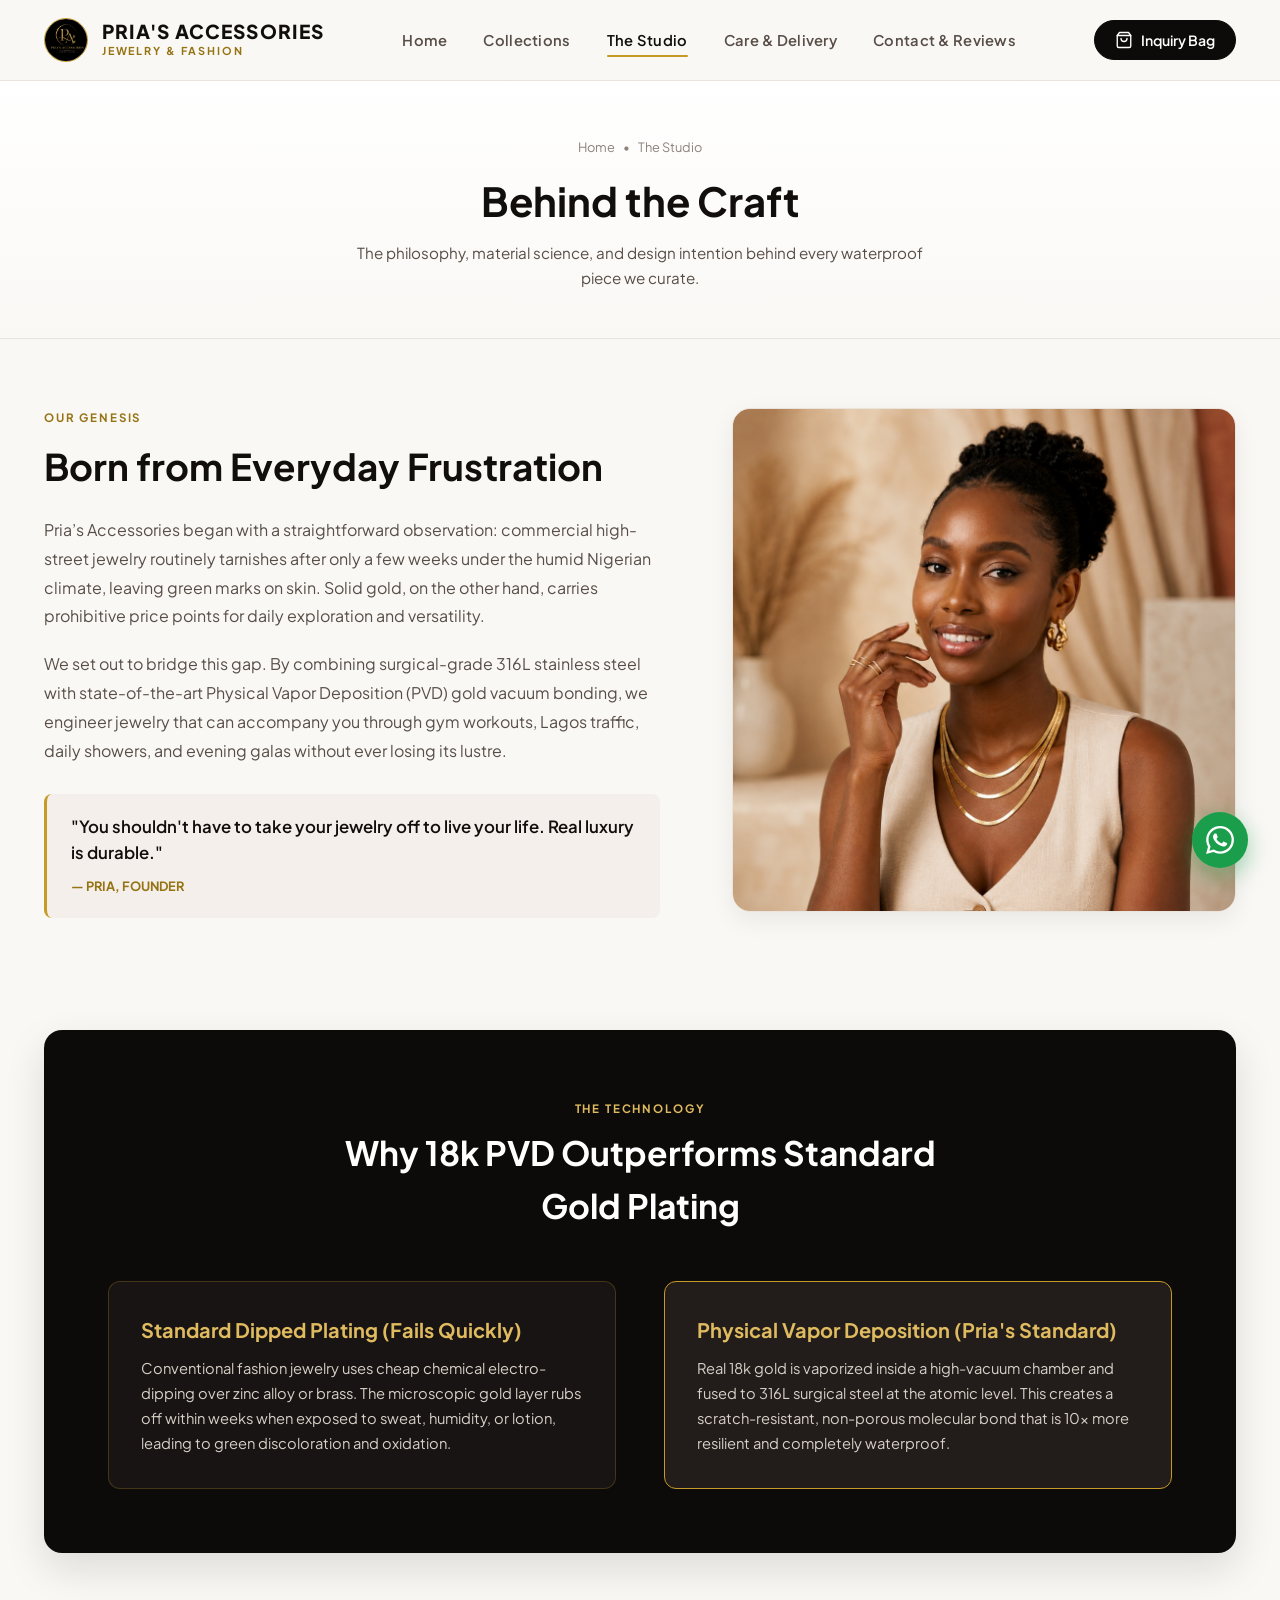
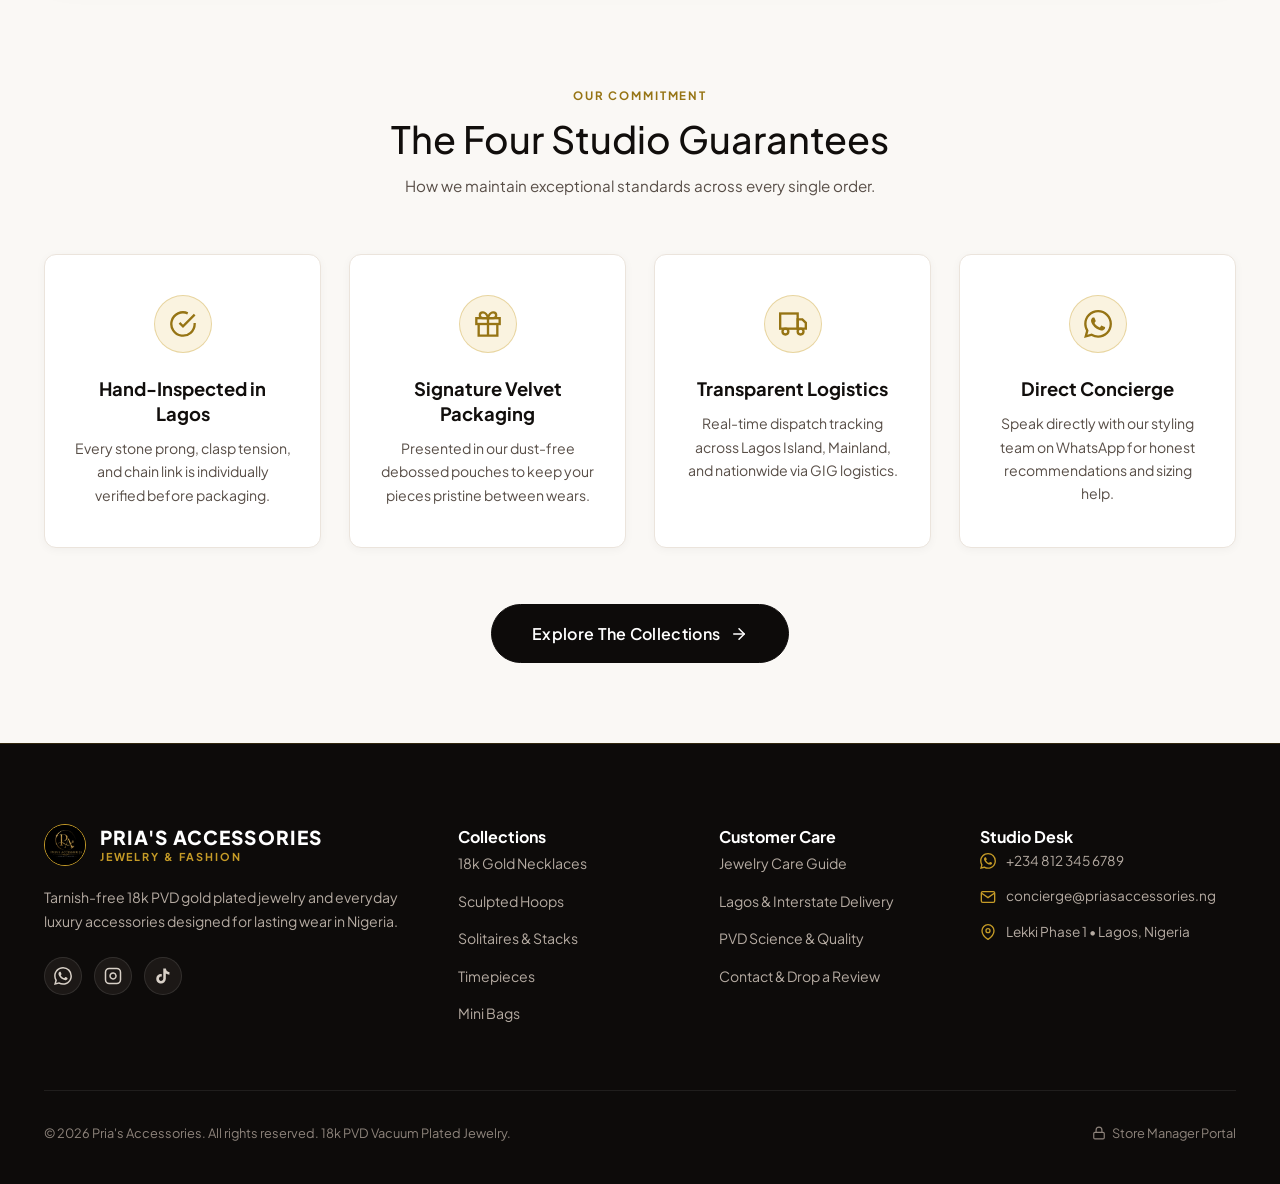
==== commit 868f0ca8: "feat: motion graphics looping arrow animation and disable mobile card 3D tilt" ====
--- a/about.html
+++ b/about.html
@@ -3,8 +3,20 @@
 <head>
   <meta charset="UTF-8" />
   <meta name="viewport" content="width=device-width, initial-scale=1.0" />
-  <title>The Studio &amp; Craft — Pria's Accessories | Behind the Brand</title>
-  <meta name="description" content="Learn about our 18k PVD gold vacuum plating process and the story behind Pria's Accessories in Lagos, Nigeria." />
+  <title>About Us | Pria’s Accessories — Where Everyday Meets Elegance</title>
+  <meta name="description" content="At Pria’s Accessories, we believe every day deserves a touch of elegance. Born from a love for beautiful details and effortless style, we bring you timeless jewelry and thoughtfully curated accessories." />
+
+  <!-- OpenGraph / WhatsApp / Social Cards -->
+  <meta property="og:type" content="website" />
+  <meta property="og:url" content="https://priasaccessories.vercel.app/about.html" />
+  <meta property="og:site_name" content="Pria’s Accessories" />
+  <meta property="og:title" content="About Us | Pria’s Accessories — Where Everyday Meets Elegance" />
+  <meta property="og:description" content="At Pria’s Accessories, we believe every day deserves a touch of elegance. Born from a love for beautiful details and effortless style, we bring you timeless jewelry and thoughtfully curated accessories." />
+  <meta property="og:image" content="https://priasaccessories.vercel.app/assets/logo.png" />
+  <meta property="og:image:secure_url" content="https://priasaccessories.vercel.app/assets/logo.png" />
+  <meta property="og:image:type" content="image/png" />
+  <meta property="og:image:width" content="500" />
+  <meta property="og:image:height" content="500" />
 
   <!-- Favicon -->
   <link rel="icon" type="image/png" href="assets/logo.png" />
@@ -130,7 +142,7 @@
             <span class="badge-count cart-count-badge" style="display: none;">0</span>
           </button>
 
-          <a href="https://wa.me/2348123456789?text=Hello%20Pria%27s%20Accessories%2C%20I%20would%20like%20to%20inquire%20about%20ordering." target="_blank" class="btn-primary-wa" style="width: 100%; justify-content: center; padding: 0.85rem 0;">
+          <a href="https://wa.me/2348123456789?text=Hello%20Pria%27s%20Accessories%2C%20I%20would%20like%20to%20make%20an%20inquiry." target="_blank" class="btn-primary-wa" style="width: 100%; justify-content: center; padding: 0.85rem 0;">
             <svg class="ui-icon" viewBox="0 0 24 24" fill="currentColor"><path d="M17.472 14.382c-.297-.149-1.758-.867-2.03-.967-.273-.099-.471-.148-.67.15-.197.297-.767.966-.94 1.164-.173.199-.347.223-.644.075-.297-.15-1.255-.463-2.39-1.475-.883-.788-1.48-1.761-1.653-2.059-.173-.297-.018-.458.13-.606.134-.133.298-.347.446-.52.149-.174.198-.298.298-.497.099-.198.05-.371-.025-.52-.075-.149-.669-1.612-.916-2.207-.242-.579-.487-.5-.669-.51-.173-.008-.371-.01-.57-.01-.198 0-.52.074-.792.372-.272.297-1.04 1.016-1.04 2.479 0 1.462 1.065 2.875 1.213 3.074.149.198 2.096 3.2 5.077 4.487.709.306 1.262.489 1.694.625.712.227 1.36.195 1.871.118.571-.085 1.758-.719 2.006-1.413.248-.694.248-1.289.173-1.413-.074-.124-.272-.198-.57-.347m-5.421 7.403h-.004a9.87 9.87 0 01-5.031-1.378l-.361-.214-3.741.982.998-3.648-.235-.374a9.86 9.86 0 01-1.51-5.26c.001-5.45 4.436-9.884 9.888-9.884 2.64 0 5.122 1.03 6.988 2.898a9.825 9.825 0 012.893 6.994c-.003 5.45-4.437 9.884-9.885 9.884m8.413-18.297A11.815 11.815 0 0012.05 0C5.495 0 .16 5.335.157 11.892c0 2.096.547 4.142 1.588 5.945L.057 24l6.305-1.654a11.882 11.882 0 005.683 1.448h.005c6.554 0 11.89-5.335 11.893-11.893a11.821 11.821 0 00-3.48-8.413z"/></svg>
             <span>WhatsApp Concierge</span>
           </a>
@@ -271,7 +283,11 @@
 
       <div style="text-align: center; margin-top: 3.5rem;">
         <a href="collections.html" class="btn-secondary-luxury" style="padding: 1rem 2.5rem; font-size: 1rem;">
-          <span>Explore The Collections &rarr;</span>
+          <span>Explore The Collections</span>
+          <svg class="ui-icon btn-arrow" viewBox="0 0 24 24" fill="none" stroke="currentColor" stroke-width="2" stroke-linecap="round" stroke-linejoin="round">
+            <line x1="5" y1="12" x2="19" y2="12"></line>
+            <polyline points="12 5 19 12 12 19"></polyline>
+          </svg>
         </a>
       </div>
     </div>
@@ -396,7 +412,7 @@
   </div>
 
   <!-- Sticky WhatsApp Floating Action Button -->
-  <a href="https://wa.me/2348123456789?text=Hello%20Pria%27s%20Accessories%2C%20I%20would%20like%20to%20inquire%20about%20ordering."
+  <a href="https://wa.me/2348123456789?text=Hello%20Pria%27s%20Accessories%2C%20I%20would%20like%20to%20make%20an%20inquiry."
     target="_blank" class="sticky-wa-float" title="Direct WhatsApp Concierge" aria-label="Chat on WhatsApp">
     <svg viewBox="0 0 24 24" fill="currentColor"><path d="M17.472 14.382c-.297-.149-1.758-.867-2.03-.967-.273-.099-.471-.148-.67.15-.197.297-.767.966-.94 1.164-.173.199-.347.223-.644.075-.297-.15-1.255-.463-2.39-1.475-.883-.788-1.48-1.761-1.653-2.059-.173-.297-.018-.458.13-.606.134-.133.298-.347.446-.52.149-.174.198-.298.298-.497.099-.198.05-.371-.025-.52-.075-.149-.669-1.612-.916-2.207-.242-.579-.487-.5-.669-.51-.173-.008-.371-.01-.57-.01-.198 0-.52.074-.792.372-.272.297-1.04 1.016-1.04 2.479 0 1.462 1.065 2.875 1.213 3.074.149.198 2.096 3.2 5.077 4.487.709.306 1.262.489 1.694.625.712.227 1.36.195 1.871.118.571-.085 1.758-.719 2.006-1.413.248-.694.248-1.289.173-1.413-.074-.124-.272-.198-.57-.347m-5.421 7.403h-.004a9.87 9.87 0 01-5.031-1.378l-.361-.214-3.741.982.998-3.648-.235-.374a9.86 9.86 0 01-1.51-5.26c.001-5.45 4.436-9.884 9.888-9.884 2.64 0 5.122 1.03 6.988 2.898a9.825 9.825 0 012.893 6.994c-.003 5.45-4.437 9.884-9.885 9.884m8.413-18.297A11.815 11.815 0 0012.05 0C5.495 0 .16 5.335.157 11.892c0 2.096.547 4.142 1.588 5.945L.057 24l6.305-1.654a11.882 11.882 0 005.683 1.448h.005c6.554 0 11.89-5.335 11.893-11.893a11.821 11.821 0 00-3.48-8.413z"/></svg>
   </a>
--- a/styles.css
+++ b/styles.css
@@ -63,6 +63,9 @@
   scroll-behavior: smooth;
   font-size: 16px;
   -webkit-text-size-adjust: 100%;
+  overflow-x: hidden;
+  max-width: 100vw;
+  width: 100%;
 }
 
 body {
@@ -71,6 +74,8 @@
   color: var(--text-primary);
   line-height: 1.6;
   overflow-x: hidden;
+  max-width: 100vw;
+  width: 100%;
   position: relative;
   -webkit-font-smoothing: antialiased;
 }
@@ -100,6 +105,7 @@
   font-family: inherit;
   font-size: 0.95rem;
   color: var(--text-primary);
+  max-width: 100%;
 }
 
 .container {
@@ -107,6 +113,14 @@
   max-width: 1240px;
   margin: 0 auto;
   padding: 0 1.5rem;
+  box-sizing: border-box;
+  min-width: 0;
+}
+
+@media (max-width: 768px) {
+  .container {
+    padding: 0 1.15rem;
+  }
 }
 
 .section-padding {
@@ -403,6 +417,45 @@
   width: 18px;
   height: 18px;
   flex-shrink: 0;
+}
+
+/* ==========================================================================
+   MOTION GRAPHICS: LUXURY ARROW BACK-AND-FORTH LOOPING ANIMATION
+   Smooth, breathing front-and-back floating loop for all arrow buttons
+   ========================================================================== */
+@keyframes arrowMotionLoop {
+  0%, 100% {
+    transform: translateX(0);
+  }
+  50% {
+    transform: translateX(6px);
+  }
+}
+
+.btn-arrow,
+.btn-secondary-luxury svg:not(.brand-logo-img),
+.btn-editorial-light svg,
+.btn-submit-review svg,
+.caption-action svg,
+.category-count svg,
+.btn-motion-arrow {
+  display: inline-block;
+  vertical-align: middle;
+  will-change: transform;
+  animation: arrowMotionLoop 1.6s cubic-bezier(0.45, 0, 0.55, 1) infinite;
+  transition: transform 0.25s cubic-bezier(0.16, 1, 0.3, 1);
+}
+
+/* Pause loop and extend forward gracefully on hover */
+.btn-secondary-luxury:hover svg:not(.brand-logo-img),
+.btn-editorial-light:hover svg,
+.btn-submit-review:hover svg,
+.caption-action:hover svg,
+.category-photo-card:hover .btn-arrow,
+a:hover > .btn-arrow,
+button:hover > .btn-arrow {
+  animation-play-state: paused;
+  transform: translateX(9px);
 }
 
 .btn-editorial-light {
@@ -1879,6 +1932,20 @@
   .products-grid {
     grid-template-columns: 1fr;
   }
+  .product-card,
+  .review-card,
+  .guarantee-card {
+    transform: none !important;
+    transition: border-color var(--transition-fast), box-shadow var(--transition-fast) !important;
+  }
+  .product-card:hover,
+  .review-card:hover,
+  .guarantee-card:hover {
+    transform: none !important;
+  }
+  .product-card:active {
+    transform: scale(0.985) !important;
+  }
   .reviews-grid {
     grid-template-columns: 1fr;
   }
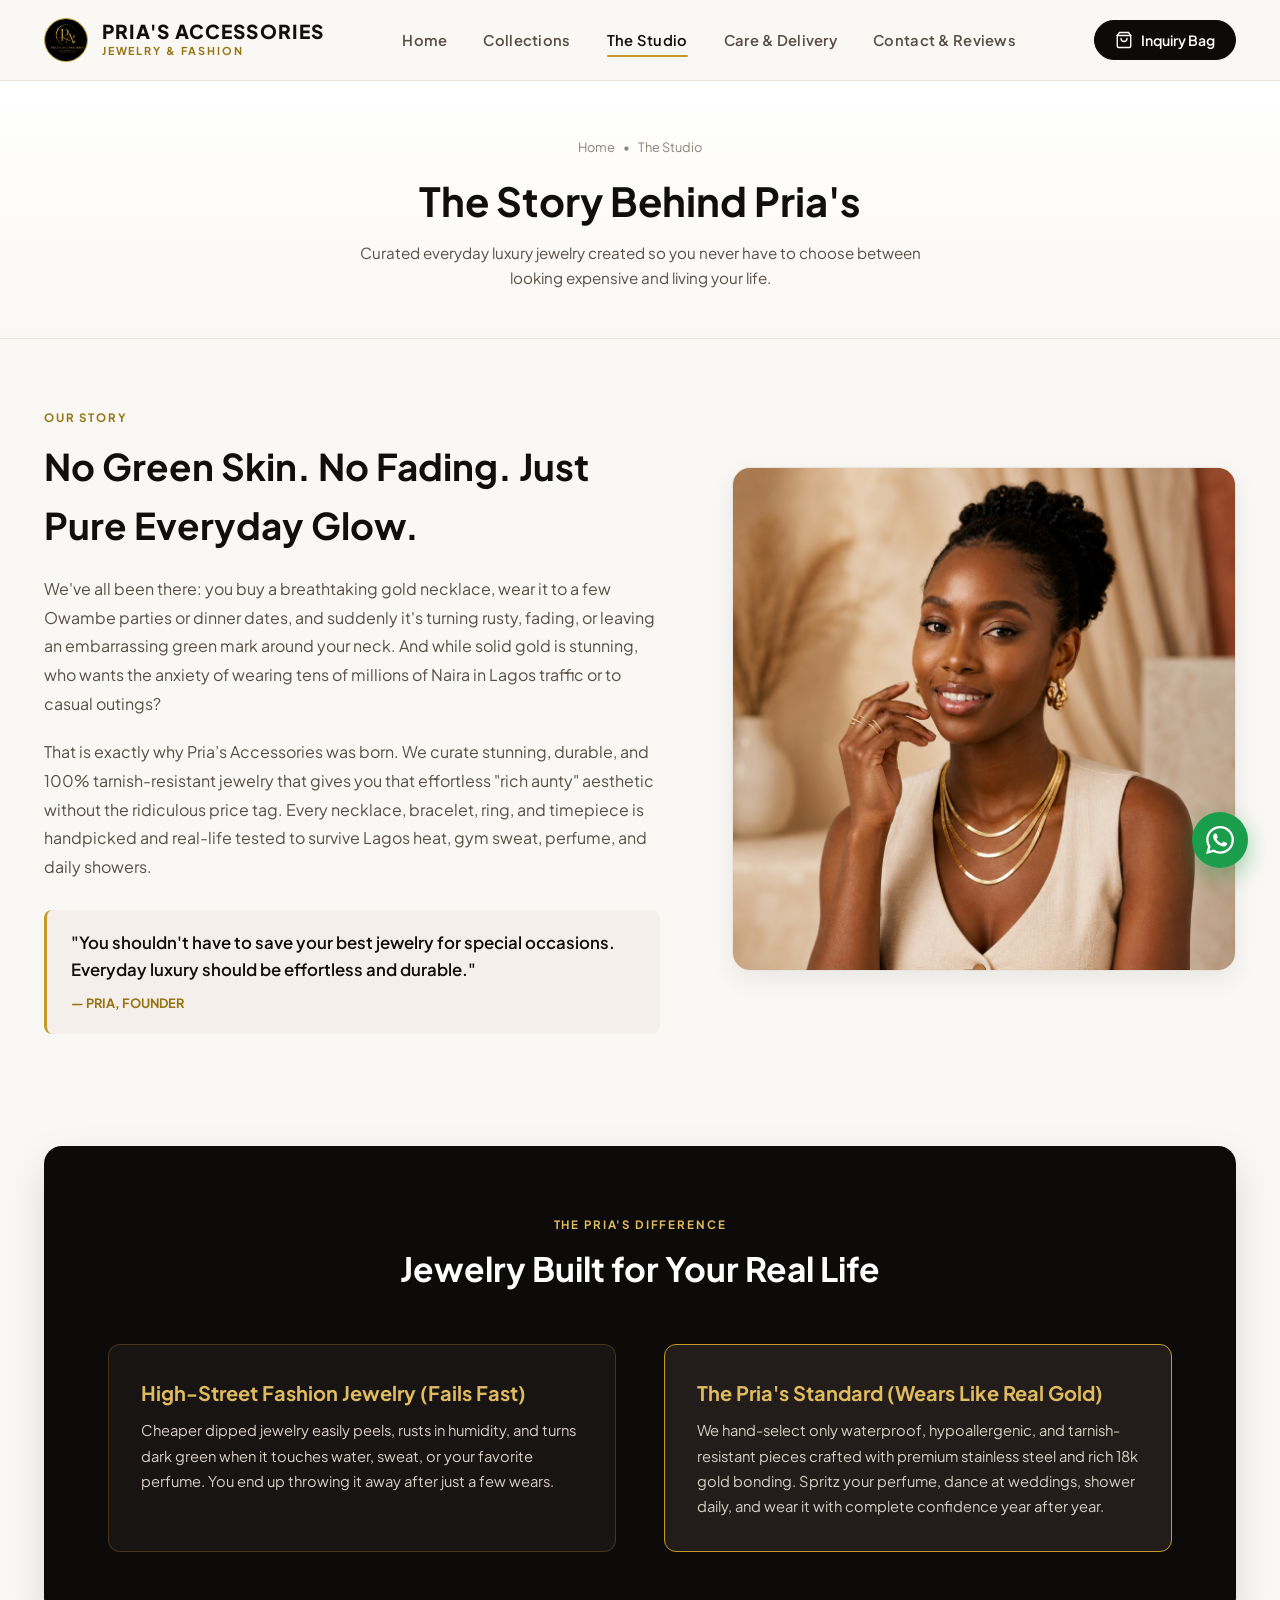
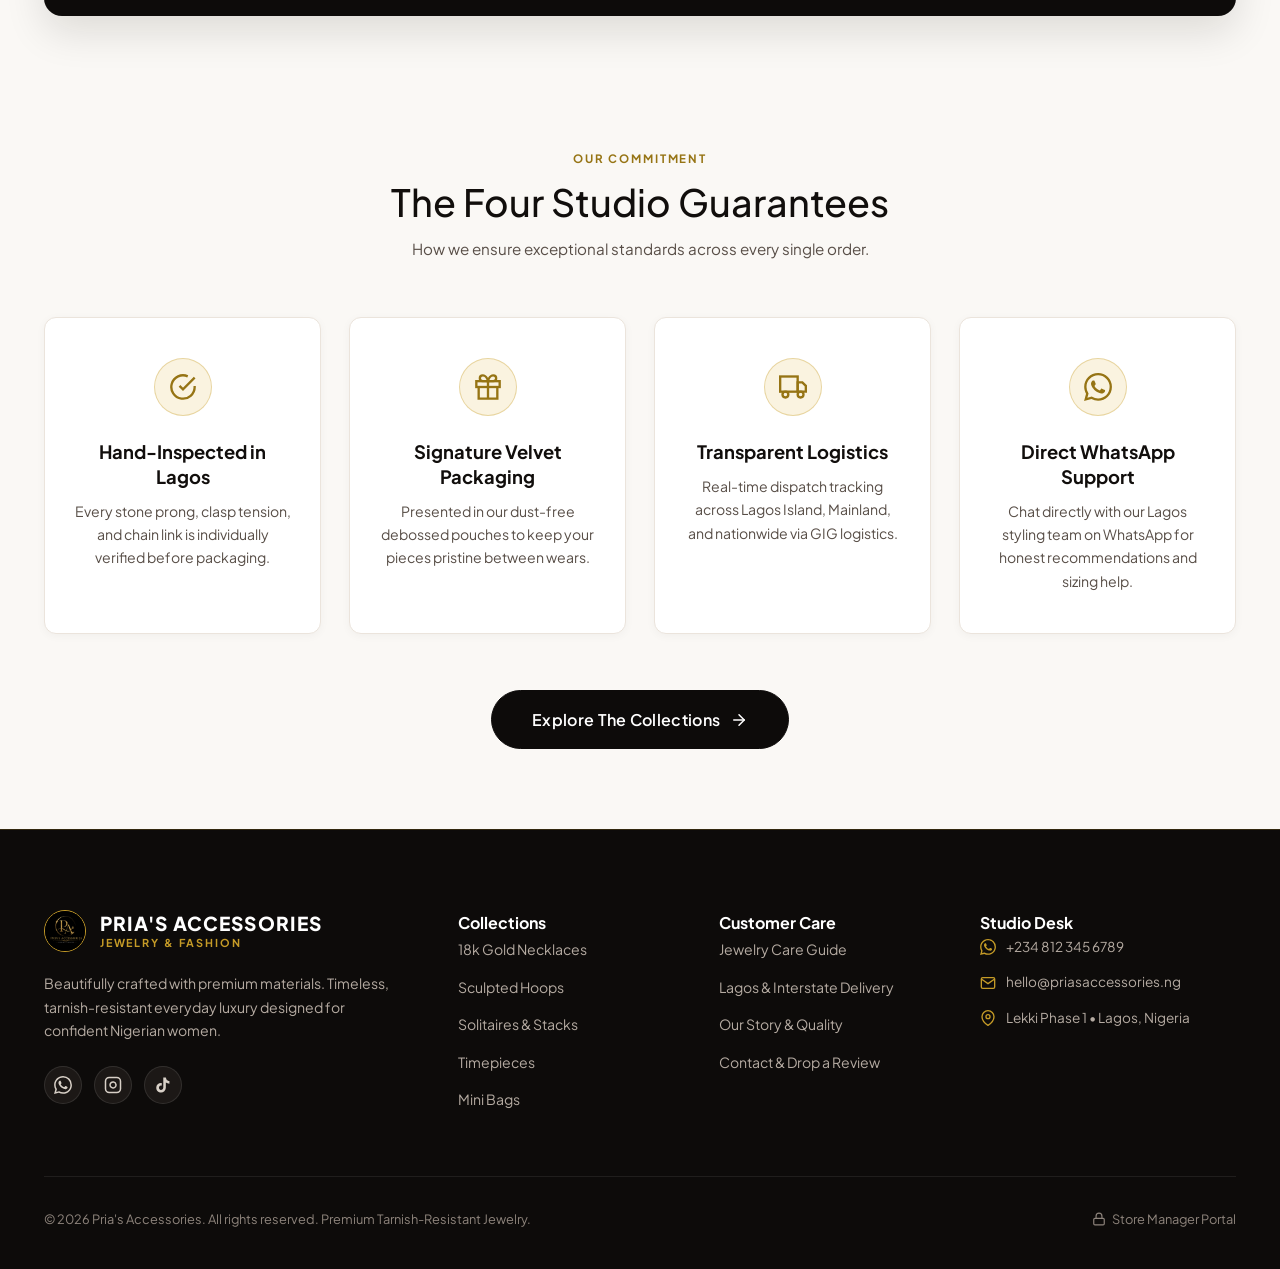
==== commit 9d4a9c1f: "feat(ui): match search and sort pills, fix admin badge wrap, restore 3D cards, remove concierge term" ====
--- a/about.html
+++ b/about.html
@@ -144,13 +144,13 @@
 
           <a href="https://wa.me/2348123456789?text=Hello%20Pria%27s%20Accessories%2C%20I%20would%20like%20to%20make%20an%20inquiry." target="_blank" class="btn-primary-wa" style="width: 100%; justify-content: center; padding: 0.85rem 0;">
             <svg class="ui-icon" viewBox="0 0 24 24" fill="currentColor"><path d="M17.472 14.382c-.297-.149-1.758-.867-2.03-.967-.273-.099-.471-.148-.67.15-.197.297-.767.966-.94 1.164-.173.199-.347.223-.644.075-.297-.15-1.255-.463-2.39-1.475-.883-.788-1.48-1.761-1.653-2.059-.173-.297-.018-.458.13-.606.134-.133.298-.347.446-.52.149-.174.198-.298.298-.497.099-.198.05-.371-.025-.52-.075-.149-.669-1.612-.916-2.207-.242-.579-.487-.5-.669-.51-.173-.008-.371-.01-.57-.01-.198 0-.52.074-.792.372-.272.297-1.04 1.016-1.04 2.479 0 1.462 1.065 2.875 1.213 3.074.149.198 2.096 3.2 5.077 4.487.709.306 1.262.489 1.694.625.712.227 1.36.195 1.871.118.571-.085 1.758-.719 2.006-1.413.248-.694.248-1.289.173-1.413-.074-.124-.272-.198-.57-.347m-5.421 7.403h-.004a9.87 9.87 0 01-5.031-1.378l-.361-.214-3.741.982.998-3.648-.235-.374a9.86 9.86 0 01-1.51-5.26c.001-5.45 4.436-9.884 9.888-9.884 2.64 0 5.122 1.03 6.988 2.898a9.825 9.825 0 012.893 6.994c-.003 5.45-4.437 9.884-9.885 9.884m8.413-18.297A11.815 11.815 0 0012.05 0C5.495 0 .16 5.335.157 11.892c0 2.096.547 4.142 1.588 5.945L.057 24l6.305-1.654a11.882 11.882 0 005.683 1.448h.005c6.554 0 11.89-5.335 11.893-11.893a11.821 11.821 0 00-3.48-8.413z"/></svg>
-            <span>WhatsApp Concierge</span>
+            <span>Chat with Us on WhatsApp</span>
           </a>
         </div>
       </div>
 
       <div class="mobile-nav-footer">
-        <p>18k PVD Vacuum Gold Plated &bull; Lagos, Nigeria</p>
+        <p>Waterproof &bull; Non-Tarnish &bull; Lagos, Nigeria</p>
       </div>
     </div>
   </div>
@@ -161,9 +161,9 @@
       <div class="breadcrumbs">
         <a href="index.html">Home</a> &bull; <span>The Studio</span>
       </div>
-      <h1 class="page-header-title">Behind the Craft</h1>
+      <h1 class="page-header-title">The Story Behind Pria's</h1>
       <p class="page-header-sub">
-        The philosophy, material science, and design intention behind every waterproof piece we curate.
+        Curated everyday luxury jewelry created so you never have to choose between looking expensive and living your life.
       </p>
     </div>
   </section>
@@ -173,17 +173,17 @@
     <div class="container">
       <div class="story-grid">
         <div class="story-text">
-          <span class="section-badge">OUR GENESIS</span>
-          <h2 style="font-family: var(--font-serif); font-size: 2.3rem; margin-bottom: 1.25rem;">Born from Everyday Frustration</h2>
+          <span class="section-badge">OUR STORY</span>
+          <h2 style="font-family: var(--font-serif); font-size: 2.3rem; margin-bottom: 1.25rem;">No Green Skin. No Fading. Just Pure Everyday Glow.</h2>
           <p style="font-size: 1rem; color: var(--text-secondary); line-height: 1.8; margin-bottom: 1.2rem;">
-            Pria’s Accessories began with a straightforward observation: commercial high-street jewelry routinely tarnishes after only a few weeks under the humid Nigerian climate, leaving green marks on skin. Solid gold, on the other hand, carries prohibitive price points for daily exploration and versatility.
+            We've all been there: you buy a breathtaking gold necklace, wear it to a few Owambe parties or dinner dates, and suddenly it's turning rusty, fading, or leaving an embarrassing green mark around your neck. And while solid gold is stunning, who wants the anxiety of wearing tens of millions of Naira in Lagos traffic or to casual outings?
           </p>
           <p style="font-size: 1rem; color: var(--text-secondary); line-height: 1.8; margin-bottom: 1.75rem;">
-            We set out to bridge this gap. By combining surgical-grade 316L stainless steel with state-of-the-art Physical Vapor Deposition (PVD) gold vacuum bonding, we engineer jewelry that can accompany you through gym workouts, Lagos traffic, daily showers, and evening galas without ever losing its lustre.
+            That is exactly why Pria’s Accessories was born. We curate stunning, durable, and 100% tarnish-resistant jewelry that gives you that effortless "rich aunty" aesthetic without the ridiculous price tag. Every necklace, bracelet, ring, and timepiece is handpicked and real-life tested to survive Lagos heat, gym sweat, perfume, and daily showers.
           </p>
           <div style="padding: 1.25rem 1.5rem; background: var(--bg-surface-elevated); border-left: 3px solid var(--accent-gold); border-radius: var(--radius-sm);">
             <p style="font-family: var(--font-sans); font-size: 1.05rem; font-weight: 600; margin-bottom: 0.3rem;">
-              "You shouldn't have to take your jewelry off to live your life. Real luxury is durable."
+              "You shouldn't have to save your best jewelry for special occasions. Everyday luxury should be effortless and durable."
             </p>
             <span style="font-size: 0.8rem; color: var(--accent-gold-dark); text-transform: uppercase; font-weight: 700;">— Pria, Founder</span>
           </div>
@@ -196,26 +196,26 @@
     </div>
   </section>
 
-  <!-- Science of PVD Vacuum Plating -->
+  <!-- The Pria's Difference Section -->
   <section class="container">
     <div class="science-box">
-      <div style="text-align: center; max-width: 600px; margin: 0 auto 3rem;">
-        <span style="font-size: 0.72rem; letter-spacing: 0.16em; color: var(--accent-gold-light); font-weight: 700;">THE TECHNOLOGY</span>
-        <h3 style="font-family: var(--font-serif); font-size: 2.1rem; margin-top: 0.4rem;">Why 18k PVD Outperforms Standard Gold Plating</h3>
+      <div style="text-align: center; max-width: 620px; margin: 0 auto 3rem;">
+        <span style="font-size: 0.72rem; letter-spacing: 0.16em; color: var(--accent-gold-light); font-weight: 700;">THE PRIA'S DIFFERENCE</span>
+        <h3 style="font-family: var(--font-serif); font-size: 2.1rem; margin-top: 0.4rem;">Jewelry Built for Your Real Life</h3>
       </div>
 
       <div class="science-grid">
         <div class="science-card">
-          <h4>Standard Dipped Plating (Fails Quickly)</h4>
+          <h4>High-Street Fashion Jewelry (Fails Fast)</h4>
           <p>
-            Conventional fashion jewelry uses cheap chemical electro-dipping over zinc alloy or brass. The microscopic gold layer rubs off within weeks when exposed to sweat, humidity, or lotion, leading to green discoloration and oxidation.
+            Cheaper dipped jewelry easily peels, rusts in humidity, and turns dark green when it touches water, sweat, or your favorite perfume. You end up throwing it away after just a few wears.
           </p>
         </div>
 
         <div class="science-card" style="border-color: var(--accent-gold); background: #221D1B;">
-          <h4 style="color: var(--accent-gold-light);">Physical Vapor Deposition (Pria's Standard)</h4>
+          <h4 style="color: var(--accent-gold-light);">The Pria's Standard (Wears Like Real Gold)</h4>
           <p>
-            Real 18k gold is vaporized inside a high-vacuum chamber and fused to 316L surgical steel at the atomic level. This creates a scratch-resistant, non-porous molecular bond that is 10x more resilient and completely waterproof.
+            We hand-select only waterproof, hypoallergenic, and tarnish-resistant pieces crafted with premium stainless steel and rich 18k gold bonding. Spritz your perfume, dance at weddings, shower daily, and wear it with complete confidence year after year.
           </p>
         </div>
       </div>
@@ -228,7 +228,7 @@
       <div class="section-header">
         <span class="section-badge">OUR COMMITMENT</span>
         <h2 class="section-title">The Four Studio Guarantees</h2>
-        <p class="section-subtitle">How we maintain exceptional standards across every single order.</p>
+        <p class="section-subtitle">How we ensure exceptional standards across every single order.</p>
       </div>
 
       <div class="guarantees-grid">
@@ -276,8 +276,8 @@
               <path d="M17.472 14.382c-.297-.149-1.758-.867-2.03-.967-.273-.099-.471-.148-.67.15-.197.297-.767.966-.94 1.164-.173.199-.347.223-.644.075-.297-.15-1.255-.463-2.39-1.475-.883-.788-1.48-1.761-1.653-2.059-.173-.297-.018-.458.13-.606.134-.133.298-.347.446-.52.149-.174.198-.298.298-.497.099-.198.05-.371-.025-.52-.075-.149-.669-1.612-.916-2.207-.242-.579-.487-.5-.669-.51-.173-.008-.371-.01-.57-.01-.198 0-.52.074-.792.372-.272.297-1.04 1.016-1.04 2.479 0 1.462 1.065 2.875 1.213 3.074.149.198 2.096 3.2 5.077 4.487.709.306 1.262.489 1.694.625.712.227 1.36.195 1.871.118.571-.085 1.758-.719 2.006-1.413.248-.694.248-1.289.173-1.413-.074-.124-.272-.198-.57-.347m-5.421 7.403h-.004a9.87 9.87 0 01-5.031-1.378l-.361-.214-3.741.982.998-3.648-.235-.374a9.86 9.86 0 01-1.51-5.26c.001-5.45 4.436-9.884 9.888-9.884 2.64 0 5.122 1.03 6.988 2.898a9.825 9.825 0 012.893 6.994c-.003 5.45-4.437 9.884-9.885 9.884m8.413-18.297A11.815 11.815 0 0012.05 0C5.495 0 .16 5.335.157 11.892c0 2.096.547 4.142 1.588 5.945L.057 24l6.305-1.654a11.882 11.882 0 005.683 1.448h.005c6.554 0 11.89-5.335 11.893-11.893a11.821 11.821 0 00-3.48-8.413z"/>
             </svg>
           </div>
-          <h4 class="guarantee-title">Direct Concierge</h4>
-          <p class="guarantee-desc">Speak directly with our styling team on WhatsApp for honest recommendations and sizing help.</p>
+          <h4 class="guarantee-title">Direct WhatsApp Support</h4>
+          <p class="guarantee-desc">Chat directly with our Lagos styling team on WhatsApp for honest recommendations and sizing help.</p>
         </div>
       </div>
 
@@ -306,9 +306,10 @@
             </div>
           </a>
           <p class="footer-desc">
-            Tarnish-free 18k PVD gold plated jewelry and everyday luxury accessories designed for lasting wear in Nigeria.
-                   <div class="footer-socials">
-            <a href="https://wa.me/2348123456789" target="_blank" class="social-btn" title="WhatsApp Concierge" aria-label="WhatsApp">
+            Beautifully crafted with premium materials. Timeless, tarnish-resistant everyday luxury designed for confident Nigerian women.
+          </p>
+          <div class="footer-socials">
+            <a href="https://wa.me/2348123456789" target="_blank" class="social-btn" title="WhatsApp Chat" aria-label="WhatsApp">
               <svg viewBox="0 0 24 24" fill="currentColor"><path d="M17.472 14.382c-.297-.149-1.758-.867-2.03-.967-.273-.099-.471-.148-.67.15-.197.297-.767.966-.94 1.164-.173.199-.347.223-.644.075-.297-.15-1.255-.463-2.39-1.475-.883-.788-1.48-1.761-1.653-2.059-.173-.297-.018-.458.13-.606.134-.133.298-.347.446-.52.149-.174.198-.298.298-.497.099-.198.05-.371-.025-.52-.075-.149-.669-1.612-.916-2.207-.242-.579-.487-.5-.669-.51-.173-.008-.371-.01-.57-.01-.198 0-.52.074-.792.372-.272.297-1.04 1.016-1.04 2.479 0 1.462 1.065 2.875 1.213 3.074.149.198 2.096 3.2 5.077 4.487.709.306 1.262.489 1.694.625.712.227 1.36.195 1.871.118.571-.085 1.758-.719 2.006-1.413.248-.694.248-1.289.173-1.413-.074-.124-.272-.198-.57-.347m-5.421 7.403h-.004a9.87 9.87 0 01-5.031-1.378l-.361-.214-3.741.982.998-3.648-.235-.374a9.86 9.86 0 01-1.51-5.26c.001-5.45 4.436-9.884 9.888-9.884 2.64 0 5.122 1.03 6.988 2.898a9.825 9.825 0 012.893 6.994c-.003 5.45-4.437 9.884-9.885 9.884m8.413-18.297A11.815 11.815 0 0012.05 0C5.495 0 .16 5.335.157 11.892c0 2.096.547 4.142 1.588 5.945L.057 24l6.305-1.654a11.882 11.882 0 005.683 1.448h.005c6.554 0 11.89-5.335 11.893-11.893a11.821 11.821 0 00-3.48-8.413z"/></svg>
             </a>
             <a href="https://instagram.com" target="_blank" class="social-btn" title="Instagram" aria-label="Instagram">
@@ -336,7 +337,7 @@
           <ul class="footer-links">
             <li><a href="faq.html">Jewelry Care Guide</a></li>
             <li><a href="faq.html#delivery">Lagos &amp; Interstate Delivery</a></li>
-            <li><a href="about.html">PVD Science &amp; Quality</a></li>
+            <li><a href="about.html">Our Story &amp; Quality</a></li>
             <li><a href="contact.html">Contact &amp; Drop a Review</a></li>
           </ul>
         </div>
@@ -350,7 +351,7 @@
             </div>
             <div class="contact-row">
               <svg class="contact-icon" viewBox="0 0 24 24" fill="none" stroke="currentColor" stroke-width="2"><path d="M4 4h16c1.1 0 2 .9 2 2v12c0 1.1-.9 2-2 2H4c-1.1 0-2-.9-2-2V6c0-1.1.9-2 2-2z"></path><polyline points="22,6 12,13 2,6"></polyline></svg>
-              <span>concierge@priasaccessories.ng</span>
+              <span>hello@priasaccessories.ng</span>
             </div>
             <div class="contact-row">
               <svg class="contact-icon" viewBox="0 0 24 24" fill="none" stroke="currentColor" stroke-width="2"><path d="M21 10c0 7-9 13-9 13s-9-6-9-13a9 9 0 0 1 18 0z"></path><circle cx="12" cy="10" r="3"></circle></svg>
@@ -361,7 +362,7 @@
       </div>
 
       <div class="footer-bottom">
-        <p>&copy; 2026 Pria's Accessories. All rights reserved. 18k PVD Vacuum Plated Jewelry.</p>
+        <p>&copy; 2026 Pria's Accessories. All rights reserved. Premium Tarnish-Resistant Jewelry.</p>
         <a href="admin.html" class="footer-admin-link">
           <svg viewBox="0 0 24 24" fill="none" stroke="currentColor" stroke-width="2" style="width:14px;height:14px;"><rect x="3" y="11" width="18" height="11" rx="2" ry="2"></rect><path d="M7 11V7a5 5 0 0 1 10 0v4"></path></svg>
           <span>Store Manager Portal</span>
@@ -413,7 +414,7 @@
 
   <!-- Sticky WhatsApp Floating Action Button -->
   <a href="https://wa.me/2348123456789?text=Hello%20Pria%27s%20Accessories%2C%20I%20would%20like%20to%20make%20an%20inquiry."
-    target="_blank" class="sticky-wa-float" title="Direct WhatsApp Concierge" aria-label="Chat on WhatsApp">
+    target="_blank" class="sticky-wa-float" title="Direct WhatsApp Support" aria-label="Chat on WhatsApp">
     <svg viewBox="0 0 24 24" fill="currentColor"><path d="M17.472 14.382c-.297-.149-1.758-.867-2.03-.967-.273-.099-.471-.148-.67.15-.197.297-.767.966-.94 1.164-.173.199-.347.223-.644.075-.297-.15-1.255-.463-2.39-1.475-.883-.788-1.48-1.761-1.653-2.059-.173-.297-.018-.458.13-.606.134-.133.298-.347.446-.52.149-.174.198-.298.298-.497.099-.198.05-.371-.025-.52-.075-.149-.669-1.612-.916-2.207-.242-.579-.487-.5-.669-.51-.173-.008-.371-.01-.57-.01-.198 0-.52.074-.792.372-.272.297-1.04 1.016-1.04 2.479 0 1.462 1.065 2.875 1.213 3.074.149.198 2.096 3.2 5.077 4.487.709.306 1.262.489 1.694.625.712.227 1.36.195 1.871.118.571-.085 1.758-.719 2.006-1.413.248-.694.248-1.289.173-1.413-.074-.124-.272-.198-.57-.347m-5.421 7.403h-.004a9.87 9.87 0 01-5.031-1.378l-.361-.214-3.741.982.998-3.648-.235-.374a9.86 9.86 0 01-1.51-5.26c.001-5.45 4.436-9.884 9.888-9.884 2.64 0 5.122 1.03 6.988 2.898a9.825 9.825 0 012.893 6.994c-.003 5.45-4.437 9.884-9.885 9.884m8.413-18.297A11.815 11.815 0 0012.05 0C5.495 0 .16 5.335.157 11.892c0 2.096.547 4.142 1.588 5.945L.057 24l6.305-1.654a11.882 11.882 0 005.683 1.448h.005c6.554 0 11.89-5.335 11.893-11.893a11.821 11.821 0 00-3.48-8.413z"/></svg>
   </a>
 
--- a/styles.css
+++ b/styles.css
@@ -629,14 +629,18 @@
   overflow: hidden;
   display: flex;
   flex-direction: column;
-  transition: all var(--transition-fast);
-  box-shadow: var(--shadow-sm);
+  position: relative;
+  transition: transform 0.35s cubic-bezier(0.16, 1, 0.3, 1), box-shadow 0.35s cubic-bezier(0.16, 1, 0.3, 1), border-color 0.25s ease;
+  box-shadow: 0 4px 14px rgba(20, 17, 15, 0.05), 0 1px 3px rgba(0, 0, 0, 0.02);
+  transform-style: preserve-3d;
+  perspective: 1000px;
+  will-change: transform, box-shadow;
 }
 
 .product-card:hover {
-  border-color: var(--accent-gold);
-  transform: translateY(-4px);
-  box-shadow: var(--shadow-md);
+  border-color: rgba(184, 145, 90, 0.5);
+  transform: translateY(-8px) scale(1.02);
+  box-shadow: 0 22px 42px -10px rgba(20, 17, 15, 0.14), 0 10px 22px -5px rgba(184, 145, 90, 0.22);
 }
 
 .card-image-wrap {
@@ -2086,16 +2090,20 @@
   align-items: center;
 }
 
-.carousel-dot {
+.carousel-dot,
+.cat-carousel-dot,
+.review-carousel-dot {
   width: 9px;
   height: 9px;
   border-radius: 50%;
   background: var(--border-subtle);
   cursor: pointer;
-  transition: all 0.3s ease;
-}
-
-.carousel-dot.active {
+  transition: all 0.3s cubic-bezier(0.16, 1, 0.3, 1);
+}
+
+.carousel-dot.active,
+.cat-carousel-dot.active,
+.review-carousel-dot.active {
   width: 26px;
   border-radius: 6px;
   background: var(--accent-gold);
@@ -2116,6 +2124,198 @@
   .review-3d-card.next {
     transform: translate3d(85%, 0, -100px) scale(0.85);
     opacity: 0.2;
+  }
+}
+
+/* ==========================================================================
+   3D ROTATING CATEGORIES MOTION CAROUSEL (HOMEPAGE)
+   ========================================================================== */
+.categories-3d-stage {
+  position: relative;
+  width: 100%;
+  max-width: 980px;
+  margin: 0 auto;
+  perspective: 1200px;
+  padding: 1.5rem 0 2rem;
+  overflow: hidden;
+}
+
+.categories-3d-carousel {
+  position: relative;
+  width: 100%;
+  height: 450px;
+  display: flex;
+  align-items: center;
+  justify-content: center;
+  transform-style: preserve-3d;
+}
+
+.category-3d-card {
+  position: absolute;
+  width: 100%;
+  max-width: 360px;
+  background: #FFFFFF;
+  border: 1px solid var(--border-subtle);
+  border-radius: 22px;
+  overflow: hidden;
+  box-shadow: 0 15px 35px rgba(25, 20, 15, 0.08);
+  transition: transform 0.65s cubic-bezier(0.25, 1, 0.5, 1), opacity 0.65s ease, filter 0.65s ease, border-color 0.4s ease, box-shadow 0.4s ease;
+  will-change: transform, opacity;
+  opacity: 0;
+  pointer-events: none;
+  transform: translate3d(0, 0, -200px) scale(0.85);
+  user-select: none;
+  cursor: pointer;
+}
+
+.category-3d-card.active {
+  opacity: 1;
+  pointer-events: auto;
+  transform: translate3d(0, 0, 0) scale(1);
+  z-index: 10;
+  border-color: rgba(197, 155, 39, 0.55);
+  box-shadow: 0 25px 55px -10px rgba(197, 155, 39, 0.24), 0 8px 24px rgba(0, 0, 0, 0.06);
+}
+
+.category-3d-card.prev {
+  opacity: 0.55;
+  pointer-events: auto;
+  cursor: pointer;
+  transform: translate3d(-64%, 0, -120px) rotateY(22deg) scale(0.88);
+  z-index: 5;
+  filter: blur(0.4px);
+}
+
+.category-3d-card.next {
+  opacity: 0.55;
+  pointer-events: auto;
+  cursor: pointer;
+  transform: translate3d(64%, 0, -120px) rotateY(-22deg) scale(0.88);
+  z-index: 5;
+  filter: blur(0.4px);
+}
+
+.category-3d-card.hidden-left {
+  opacity: 0;
+  transform: translate3d(-110%, 0, -260px) rotateY(35deg) scale(0.72);
+  z-index: 1;
+}
+
+.category-3d-card.hidden-right {
+  opacity: 0;
+  transform: translate3d(110%, 0, -260px) rotateY(-35deg) scale(0.72);
+  z-index: 1;
+}
+
+.category-3d-img-box {
+  position: relative;
+  width: 100%;
+  height: 225px;
+  overflow: hidden;
+  background: var(--bg-surface-elevated);
+}
+
+.category-3d-img-box img {
+  width: 100%;
+  height: 100%;
+  object-fit: cover;
+  transition: transform 0.6s cubic-bezier(0.16, 1, 0.3, 1);
+}
+
+.category-3d-card.active:hover .category-3d-img-box img {
+  transform: scale(1.06);
+}
+
+.category-3d-img-overlay {
+  position: absolute;
+  inset: 0;
+  background: linear-gradient(180deg, rgba(0, 0, 0, 0.05) 0%, rgba(0, 0, 0, 0.45) 100%);
+  pointer-events: none;
+}
+
+.category-3d-badge {
+  position: absolute;
+  top: 14px;
+  left: 14px;
+  padding: 0.3rem 0.75rem;
+  border-radius: 9999px;
+  background: rgba(17, 14, 12, 0.75);
+  backdrop-filter: blur(8px);
+  -webkit-backdrop-filter: blur(8px);
+  color: #F7E7CE;
+  font-size: 0.68rem;
+  font-weight: 700;
+  letter-spacing: 0.08em;
+  text-transform: uppercase;
+  border: 1px solid rgba(197, 155, 39, 0.35);
+  box-shadow: 0 4px 12px rgba(0, 0, 0, 0.25);
+}
+
+.category-3d-info {
+  padding: 1.4rem 1.6rem 1.6rem;
+  text-align: left;
+}
+
+.category-3d-title {
+  font-family: 'Playfair Display', Georgia, serif;
+  font-size: 1.35rem;
+  font-weight: 700;
+  color: var(--text-primary);
+  margin: 0 0 0.35rem;
+  letter-spacing: -0.01em;
+}
+
+.category-3d-subtitle {
+  font-size: 0.82rem;
+  color: var(--text-secondary);
+  line-height: 1.5;
+  margin: 0 0 1.25rem;
+  min-height: 38px;
+}
+
+.category-3d-action {
+  display: flex;
+  align-items: center;
+  justify-content: flex-start;
+}
+
+.category-3d-btn {
+  display: inline-flex;
+  align-items: center;
+  gap: 0.45rem;
+  color: var(--accent-gold-dark);
+  font-size: 0.85rem;
+  font-weight: 700;
+  text-decoration: none;
+  padding: 0.55rem 1.1rem;
+  border-radius: 9999px;
+  background: rgba(197, 155, 39, 0.1);
+  border: 1px solid rgba(197, 155, 39, 0.25);
+  transition: all 0.25s ease;
+}
+
+.category-3d-btn:hover {
+  background: var(--accent-gold);
+  color: #FFFFFF;
+  border-color: var(--accent-gold);
+  transform: translateX(3px);
+}
+
+@media (max-width: 768px) {
+  .categories-3d-carousel {
+    height: 410px;
+  }
+  .category-3d-card {
+    max-width: 300px;
+  }
+  .category-3d-img-box {
+    height: 190px;
+  }
+  .category-3d-card.prev {
+    transform: translate3d(-52%, 0, -100px) rotateY(15deg) scale(0.85);
+  }
+  .category-3d-card.next {
+    transform: translate3d(52%, 0, -100px) rotateY(-15deg) scale(0.85);
   }
 }
 
@@ -2176,34 +2376,151 @@
 }
 
 .delivery-calc-result-box {
+  background: #FFFFFF;
+  border: 1.5px solid rgba(184, 145, 90, 0.3);
+  border-radius: var(--radius-md);
+  padding: 1.75rem;
+  display: flex;
+  flex-direction: column;
+  gap: 1.15rem;
+  box-shadow: 0 12px 30px rgba(0, 0, 0, 0.04), 0 2px 8px rgba(184, 145, 90, 0.08);
+  position: relative;
+  overflow: hidden;
+}
+
+.delivery-calc-result-box::before {
+  content: '';
+  position: absolute;
+  top: 0;
+  left: 0;
+  right: 0;
+  height: 4px;
+  background: linear-gradient(90deg, var(--accent-gold-light), var(--accent-gold), var(--accent-gold-dark));
+}
+
+.calc-result-card-header {
+  display: flex;
+  align-items: center;
+  justify-content: space-between;
+  gap: 0.5rem;
+  padding-bottom: 0.75rem;
+  border-bottom: 1px solid rgba(184, 145, 90, 0.15);
+}
+
+.calc-live-tag {
+  display: inline-flex;
+  align-items: center;
+  gap: 0.45rem;
+  font-size: 0.72rem;
+  font-weight: 800;
+  letter-spacing: 0.08em;
+  color: var(--accent-gold-dark);
+}
+
+.pulse-dot {
+  width: 8px;
+  height: 8px;
+  border-radius: 50%;
+  background: #1B9E4B;
+  box-shadow: 0 0 0 0 rgba(27, 158, 75, 0.7);
+  animation: pulseGreen 2s infinite;
+}
+
+@keyframes pulseGreen {
+  0% { box-shadow: 0 0 0 0 rgba(27, 158, 75, 0.7); }
+  70% { box-shadow: 0 0 0 6px rgba(27, 158, 75, 0); }
+  100% { box-shadow: 0 0 0 0 rgba(27, 158, 75, 0); }
+}
+
+.calc-dest-label {
+  font-size: 0.78rem;
+  color: var(--text-secondary);
+  font-weight: 700;
   background: var(--bg-surface-elevated);
-  border: 1px dashed rgba(184, 145, 90, 0.4);
+  padding: 0.25rem 0.65rem;
+  border-radius: var(--radius-full);
+  border: 1px solid var(--border-subtle);
+}
+
+.calc-fee-hero {
+  background: var(--bg-surface-elevated);
+  border: 1px solid rgba(184, 145, 90, 0.2);
   border-radius: var(--radius-sm);
-  padding: 1.5rem;
+  padding: 1rem 1.25rem;
+  text-align: center;
+}
+
+.calc-fee-caption {
+  font-size: 0.75rem;
+  text-transform: uppercase;
+  letter-spacing: 0.06em;
+  font-weight: 700;
+  color: var(--text-muted);
+  display: block;
+  margin-bottom: 0.35rem;
+}
+
+.calc-fee-amount {
+  font-family: var(--font-serif);
+  font-size: 2.2rem;
+  font-weight: 700;
+  color: var(--accent-gold-dark);
+  line-height: 1;
+}
+
+.calc-details-list {
   display: flex;
   flex-direction: column;
-  gap: 1rem;
-}
-
-.calc-rate-row {
-  display: flex;
-  justify-content: space-between;
-  align-items: center;
-}
-
-.calc-rate-badge {
-  font-family: var(--font-sans);
-  font-size: 1.5rem;
-  font-weight: 800;
-  color: var(--text-primary);
-}
-
-.calc-timeline-badge {
-  display: inline-flex;
-  align-items: center;
-  gap: 0.4rem;
-  font-size: 0.85rem;
-  color: var(--text-secondary);
+  gap: 0.75rem;
+}
+
+.calc-detail-item {
+  display: flex;
+  align-items: center;
+  gap: 0.85rem;
+  background: #FAFAF8;
+  border: 1px solid var(--border-subtle);
+  border-radius: var(--radius-sm);
+  padding: 0.75rem 1rem;
+}
+
+.calc-detail-icon {
+  width: 34px;
+  height: 34px;
+  border-radius: 50%;
+  background: rgba(184, 145, 90, 0.12);
+  color: var(--accent-gold-dark);
+  display: flex;
+  align-items: center;
+  justify-content: center;
+  flex-shrink: 0;
+}
+
+.calc-detail-icon svg {
+  width: 17px;
+  height: 17px;
+}
+
+.calc-detail-content {
+  display: flex;
+  flex-direction: column;
+  gap: 0.15rem;
+  min-width: 0;
+}
+
+.calc-detail-label {
+  font-size: 0.72rem;
+  color: var(--text-muted);
+  font-weight: 600;
+  text-transform: uppercase;
+  letter-spacing: 0.04em;
+}
+
+.calc-detail-val {
+  font-size: 0.88rem;
+  font-weight: 700;
+  color: var(--text-primary);
+  line-height: 1.3;
 }
 
 .calc-action-btn {
@@ -2213,16 +2530,19 @@
   gap: 0.6rem;
   background: var(--accent-whatsapp);
   color: #FFFFFF;
-  padding: 0.75rem 1rem;
-  border-radius: var(--radius-xs);
-  font-size: 0.88rem;
+  padding: 0.85rem 1.25rem;
+  border-radius: var(--radius-full);
+  font-size: 0.9rem;
   font-weight: 700;
   text-decoration: none;
-  transition: opacity var(--transition-fast);
+  box-shadow: 0 4px 14px rgba(37, 211, 102, 0.28);
+  transition: all var(--transition-fast);
 }
 
 .calc-action-btn:hover {
-  opacity: 0.92;
+  opacity: 0.95;
+  transform: translateY(-1px);
+  box-shadow: 0 6px 18px rgba(37, 211, 102, 0.38);
 }
 
 @media (max-width: 768px) {
